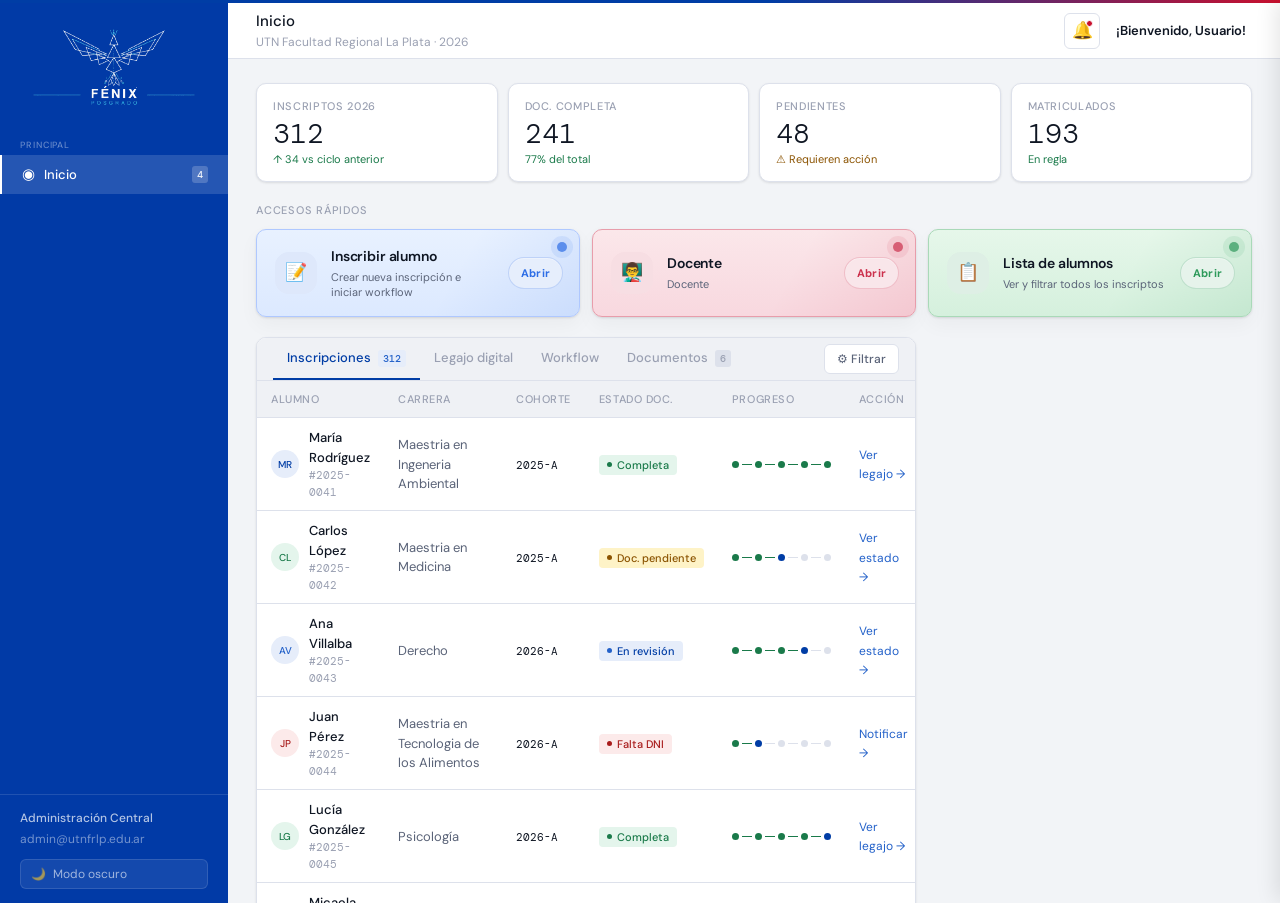
==== core/index.html @ b497d167 "fix-eliminaciondeemojis en acceso rapido" ====
<!DOCTYPE html>
<html lang="es">
<head>
<meta charset="UTF-8">
<meta name="viewport" content="width=device-width, initial-scale=1.0">
<title>— Gestión Académica · UTN FRLP</title>
<link href="https://fonts.googleapis.com/css2?family=DM+Sans:ital,opsz,wght@0,9..40,300;0,9..40,400;0,9..40,500;1,9..40,300&family=DM+Mono:wght@400;500&display=swap" rel="stylesheet">
<link rel="stylesheet" href="styles.css">
</head>
<body>

<div class="utn-stripe"></div>
<div class="shell">

  <!-- Sidebar -->
  <nav class="sidebar">
    <div class="sidebar-logo">
      <div class="logo-mark" aria-label="UTN FRLP">
        <img class="logo-image logo-light" src="logoBlanco.png" alt="Logo UTN FRLP modo claro">
        <img class="logo-image logo-dark" src="logoNegro.png" alt="Logo UTN FRLP modo nocturno">
      </div>
    </div>

    <div class="sidebar-section">
      <div class="sidebar-label">Principal</div>
      <div class="nav-item active">
        <span class="nav-icon">◉</span> Inicio
        <span class="nav-badge">4</span>
      </div>
    </div>

    <div class="sidebar-footer">
      <strong>Administración Central</strong>
      <span>admin@utnfrlp.edu.ar</span>
      <button class="theme-toggle-btn" onclick="toggleTheme()" id="themeBtn" type="button">
        <span id="themeIcon">🌙</span>
        <span id="themeLabel">Modo oscuro</span>
      </button>
    </div>
  </nav>

  <!-- Main -->
  <div class="main">

    <!-- Topbar -->
    <div class="topbar">
      <div>
        <div class="topbar-title">Inicio</div>
        <div class="topbar-sub">UTN Facultad Regional La Plata · 2026</div>
      </div>
      <div class="topbar-right">
        <button class="notif-btn" onclick="openNotifDrawer()" title="Notificaciones">
          🔔
          <span class="notif-dot" id="notifDot"></span>
        </button>
        <div class="topbar-welcome">¡Bienvenido, Usuario!</div>
      </div>
    </div>

    <!-- Content -->
    <div class="content">

      <!-- Stats -->
      <div class="stats-grid">
        <div class="stat-card">
          <div class="stat-label">Inscriptos 2026</div>
          <div class="stat-value">312</div>
          <div class="stat-delta up">↑ 34 vs ciclo anterior</div>
        </div>
        <div class="stat-card">
          <div class="stat-label">Doc. completa</div>
          <div class="stat-value">241</div>
          <div class="stat-delta up">77% del total</div>
        </div>
        <div class="stat-card">
          <div class="stat-label">Pendientes</div>
          <div class="stat-value">48</div>
          <div class="stat-delta warn">⚠ Requieren acción</div>
        </div>
        <div class="stat-card">
          <div class="stat-label">Matriculados</div>
          <div class="stat-value">193</div>
          <div class="stat-delta up">En regla</div>
        </div>
      </div>

      <!-- Quick access -->
      <div>
        <div class="section-label">Accesos rápidos</div>
        <div class="quickaccess-grid">
          <div class="qa-card qa-card-blue" onclick="openModal()">
            <div class="qa-icon blue">📝</div>
            <div class="qa-info">
              <div class="qa-title">Inscribir alumno</div>
              <div class="qa-desc">Crear nueva inscripción e iniciar workflow</div>
            </div>
            <div class="qa-action">Abrir</div>
          </div>
          <div class="qa-card qa-card-red" onclick="showToast('Módulo de docentes — próximamente en MOD-B')">
            <div class="qa-icon red">👨‍🏫</div>
            <div class="qa-info">
              <div class="qa-title">Docente</div>
              <div class="qa-desc">Docente </modulo-b></div>
            </div>
            <div class="qa-action">Abrir</div>
          </div>
          <div class="qa-card qa-card-green" onclick="switchTabByName('tab-inscripcion')">
            <div class="qa-icon green">📋</div>
            <div class="qa-info">
              <div class="qa-title">Lista de alumnos</div>
              <div class="qa-desc">Ver y filtrar todos los inscriptos</div>
            </div>
            <div class="qa-action">Abrir</div>
          </div>
        </div>
      </div>

      <!-- Tabs + Notifs inline grid -->
      <div class="main-grid">

        <!-- Left: tabla principal -->
        <div class="card-with-tabs">
          <div class="tabs">
            <div class="tab active" onclick="switchTab(this, 'tab-inscripcion')">Inscripciones <span class="tab-count">312</span></div>
            <div class="tab" onclick="switchTab(this, 'tab-legajo')">Legajo digital</div>
            <div class="tab" onclick="switchTab(this, 'tab-workflow')">Workflow</div>
            <div class="tab" onclick="switchTab(this, 'tab-docs')">Documentos <span class="tab-count">6</span></div>
            <button class="tabs-filter" id="filterBtn" type="button" onclick="toggleFilters()">
              ⚙ Filtrar
            </button>
          </div>

          <div class="filter-panel" id="inscripcionFilters">
            <div class="filter-group">
              <label for="careerFilter">Carrera</label>
              <select id="careerFilter" onchange="applyInscripcionFilters()">
                <option value="all">Todas</option>
                <option value="maestria-en-ingeneria-ambiental">Maestría en Ingeniería Ambiental</option>
                <option value="maestria-en-tecnologia-de-los-alimentos">Maestría en Tecnología de los Alimentos</option>
                <option value="maestria-en-medicina">Maestría en Medicina</option>
                <option value="maestria-en-ingeneria-vial">Maestría en Ingeniería Vial</option>
                <option value="maestria-en-docencia-universitaria">Maestría en Docencia Universitaria</option>
                <option value="especializacion-en-ingeneria-gerencial">Especialización en Ingeniería Gerencial</option>
              </select>
            </div>
            <div class="filter-group">
              <label for="statusFilter">Estado doc.</label>
              <select id="statusFilter" onchange="applyInscripcionFilters()">
                <option value="all">Todos</option>
                <option value="completa">Completa</option>
                <option value="doc. pendiente">Pendiente</option>
                <option value="en revision">En revisión</option>
                <option value="falta dni">Falta DNI</option>
              </select>
            </div>
            <div class="filter-group">
              <label for="cohortFilter">Cohorte</label>
              <select id="cohortFilter" onchange="applyInscripcionFilters()">
                <option value="all">Todas</option>
                <option value="2025-a">2025-A</option>
                <option value="2025-b">2025-B</option>
                <option value="2026-a">2026-A</option>
              </select>
            </div>
            <div class="filter-group">
              <label for="dniFilter">DNI</label>
              <input id="dniFilter" type="text" placeholder="Buscar…" oninput="applyInscripcionFilters()">
            </div>
            <div class="filter-group">
              <label for="legajoFilter">Legajo</label>
              <input id="legajoFilter" type="text" placeholder="Buscar…" oninput="applyInscripcionFilters()">
            </div>
            <div class="filter-actions">
              <button class="btn" type="button" onclick="clearInscripcionFilters()">Limpiar</button>
            </div>
          </div>

          <!-- TAB: Inscripciones -->
          <div id="tab-inscripcion" class="tab-panel active">
            <table>
              <thead>
                <tr>
                  <th>Alumno</th>
                  <th>Carrera</th>
                  <th>Cohorte</th>
                  <th>Estado doc.</th>
                  <th>Progreso</th>
                  <th>Acción</th>
                </tr>
              </thead>
              <tbody id="inscripcion-tbody">
                <tr data-legajo="2025-0041" data-dni="30111222" data-cohorte="2025-a">
                  <td><div class="user-cell"><div class="avatar" style="background:#E6EDFA;color:#003DA5;">MR</div><div><div class="user-name">María Rodríguez</div><div class="user-id">#2025-0041</div></div></div></td>
                  <td style="color:var(--text-2);">Maestria en Ingeneria Ambiental</td>
                  <td><span style="font-family:var(--mono);font-size:11px;">2025-A</span></td>
                  <td><span class="chip green">Completa</span></td>
                  <td><div class="wf-mini"><div class="wf-mini-dot done"></div><div class="wf-mini-line done"></div><div class="wf-mini-dot done"></div><div class="wf-mini-line done"></div><div class="wf-mini-dot done"></div><div class="wf-mini-line done"></div><div class="wf-mini-dot done"></div><div class="wf-mini-line done"></div><div class="wf-mini-dot done"></div></div></td>
                  <td><a class="action-link" onclick="switchTabByName('tab-legajo')">Ver legajo →</a></td>
                </tr>
                <tr data-legajo="2025-0042" data-dni="28999111" data-cohorte="2025-a">
                  <td><div class="user-cell"><div class="avatar" style="background:#E4F5EC;color:#1A7A4A;">CL</div><div><div class="user-name">Carlos López</div><div class="user-id">#2025-0042</div></div></div></td>
                  <td style="color:var(--text-2);">Maestria en Medicina</td>
                  <td><span style="font-family:var(--mono);font-size:11px;">2025-A</span></td>
                  <td><span class="chip amber">Doc. pendiente</span></td>
                  <td><div class="wf-mini"><div class="wf-mini-dot done"></div><div class="wf-mini-line done"></div><div class="wf-mini-dot done"></div><div class="wf-mini-line done"></div><div class="wf-mini-dot active"></div><div class="wf-mini-line"></div><div class="wf-mini-dot"></div><div class="wf-mini-line"></div><div class="wf-mini-dot"></div></div></td>
                  <td><a class="action-link" onclick="switchTabByName('tab-workflow')">Ver estado →</a></td>
                </tr>
                <tr data-legajo="2025-0043" data-dni="31222333" data-cohorte="2026-a">
                  <td><div class="user-cell"><div class="avatar" style="background:#E6EDFA;color:#2361C9;">AV</div><div><div class="user-name">Ana Villalba</div><div class="user-id">#2025-0043</div></div></div></td>
                  <td style="color:var(--text-2);">Derecho</td>
                  <td><span style="font-family:var(--mono);font-size:11px;">2026-A</span></td>
                  <td><span class="chip blue">En revisión</span></td>
                  <td><div class="wf-mini"><div class="wf-mini-dot done"></div><div class="wf-mini-line done"></div><div class="wf-mini-dot done"></div><div class="wf-mini-line done"></div><div class="wf-mini-dot done"></div><div class="wf-mini-line done"></div><div class="wf-mini-dot active"></div><div class="wf-mini-line"></div><div class="wf-mini-dot"></div></div></td>
                  <td><a class="action-link" onclick="switchTabByName('tab-workflow')">Ver estado →</a></td>
                </tr>
                <tr data-legajo="2025-0044" data-dni="33444555" data-cohorte="2026-a">
                  <td><div class="user-cell"><div class="avatar" style="background:#FCEAEA;color:#A81B1B;">JP</div><div><div class="user-name">Juan Pérez</div><div class="user-id">#2025-0044</div></div></div></td>
                  <td style="color:var(--text-2);">Maestria en Tecnologia de los Alimentos</td>
                  <td><span style="font-family:var(--mono);font-size:11px;">2026-A</span></td>
                  <td><span class="chip red">Falta DNI</span></td>
                  <td><div class="wf-mini"><div class="wf-mini-dot done"></div><div class="wf-mini-line done"></div><div class="wf-mini-dot active"></div><div class="wf-mini-line"></div><div class="wf-mini-dot"></div><div class="wf-mini-line"></div><div class="wf-mini-dot"></div><div class="wf-mini-line"></div><div class="wf-mini-dot"></div></div></td>
                  <td><a class="action-link" onclick="showToast('Notificación enviada a Juan Pérez')">Notificar →</a></td>
                </tr>
                <tr data-legajo="2025-0045" data-dni="27777888" data-cohorte="2026-a">
                  <td><div class="user-cell"><div class="avatar" style="background:#E4F5EC;color:#1A7A4A;">LG</div><div><div class="user-name">Lucía González</div><div class="user-id">#2025-0045</div></div></div></td>
                  <td style="color:var(--text-2);">Psicología</td>
                  <td><span style="font-family:var(--mono);font-size:11px;">2026-A</span></td>
                  <td><span class="chip green">Completa</span></td>
                  <td><div class="wf-mini"><div class="wf-mini-dot done"></div><div class="wf-mini-line done"></div><div class="wf-mini-dot done"></div><div class="wf-mini-line done"></div><div class="wf-mini-dot done"></div><div class="wf-mini-line done"></div><div class="wf-mini-dot done"></div><div class="wf-mini-line done"></div><div class="wf-mini-dot active"></div></div></td>
                  <td><a class="action-link" onclick="switchTabByName('tab-legajo')">Ver legajo →</a></td>
                </tr>
                <tr data-legajo="2026-0001" data-dni="40123456" data-cohorte="2026-a">
                  <td><div class="user-cell"><div class="avatar" style="background:#EDE9FE;color:#4C1D95;">MT</div><div><div class="user-name">Micaela Torres</div><div class="user-id">#2026-0001</div></div></div></td>
                  <td style="color:var(--text-2);">Especialización en Ingeniería Gerencial</td>
                  <td><span style="font-family:var(--mono);font-size:11px;">2026-A</span></td>
                  <td><span class="chip amber">Doc. pendiente</span></td>
                  <td><div class="wf-mini"><div class="wf-mini-dot done"></div><div class="wf-mini-line done"></div><div class="wf-mini-dot done"></div><div class="wf-mini-line done"></div><div class="wf-mini-dot active"></div><div class="wf-mini-line"></div><div class="wf-mini-dot"></div><div class="wf-mini-line"></div><div class="wf-mini-dot"></div></div></td>
                  <td><a class="action-link" onclick="switchTabByName('tab-workflow')">Ver estado →</a></td>
                </tr>
                <tr data-legajo="2026-0002" data-dni="39221777" data-cohorte="2026-a">
                  <td><div class="user-cell"><div class="avatar" style="background:#E0F2FE;color:#075985;">FG</div><div><div class="user-name">Federico García</div><div class="user-id">#2026-0002</div></div></div></td>
                  <td style="color:var(--text-2);">Maestria en Medicina</td>
                  <td><span style="font-family:var(--mono);font-size:11px;">2026-A</span></td>
                  <td><span class="chip blue">En revisión</span></td>
                  <td><div class="wf-mini"><div class="wf-mini-dot done"></div><div class="wf-mini-line done"></div><div class="wf-mini-dot active"></div><div class="wf-mini-line"></div><div class="wf-mini-dot"></div><div class="wf-mini-line"></div><div class="wf-mini-dot"></div><div class="wf-mini-line"></div><div class="wf-mini-dot"></div></div></td>
                  <td><a class="action-link" onclick="showToast('Notificación enviada a Federico García')">Notificar →</a></td>
                </tr>
                <tr data-legajo="2025-0046" data-dni="36554321" data-cohorte="2025-b">
                  <td><div class="user-cell"><div class="avatar" style="background:#ECFDF5;color:#047857;">SR</div><div><div class="user-name">Sofía Ramírez</div><div class="user-id">#2025-0046</div></div></div></td>
                  <td style="color:var(--text-2);">Maestria en Docencia Universitaria</td>
                  <td><span style="font-family:var(--mono);font-size:11px;">2025-B</span></td>
                  <td><span class="chip green">Completa</span></td>
                  <td><div class="wf-mini"><div class="wf-mini-dot done"></div><div class="wf-mini-line done"></div><div class="wf-mini-dot done"></div><div class="wf-mini-line done"></div><div class="wf-mini-dot done"></div><div class="wf-mini-line done"></div><div class="wf-mini-dot active"></div><div class="wf-mini-line"></div><div class="wf-mini-dot"></div></div></td>
                  <td><a class="action-link" onclick="switchTabByName('tab-legajo')">Ver legajo →</a></td>
                </tr>
                <tr data-legajo="2025-0047" data-dni="41888990" data-cohorte="2026-a">
                  <td><div class="user-cell"><div class="avatar" style="background:#FEF3C7;color:#8B5300;">NB</div><div><div class="user-name">Nicolás Benítez</div><div class="user-id">#2025-0047</div></div></div></td>
                  <td style="color:var(--text-2);">Maestria en Tecnologia de los Alimentos</td>
                  <td><span style="font-family:var(--mono);font-size:11px;">2026-A</span></td>
                  <td><span class="chip red">Falta DNI</span></td>
                  <td><div class="wf-mini"><div class="wf-mini-dot done"></div><div class="wf-mini-line done"></div><div class="wf-mini-dot active"></div><div class="wf-mini-line"></div><div class="wf-mini-dot"></div><div class="wf-mini-line"></div><div class="wf-mini-dot"></div><div class="wf-mini-line"></div><div class="wf-mini-dot"></div></div></td>
                  <td><a class="action-link" onclick="showToast('Notificación enviada a Nicolás Benítez')">Notificar →</a></td>
                </tr>
                <tr data-legajo="2026-0003" data-dni="40777123" data-cohorte="2026-a">
                  <td><div class="user-cell"><div class="avatar" style="background:#FFE4E6;color:#9F1239;">CB</div><div><div class="user-name">Camila Bravo</div><div class="user-id">#2026-0003</div></div></div></td>
                  <td style="color:var(--text-2);">Especialización en Ingeniería Gerencial</td>
                  <td><span style="font-family:var(--mono);font-size:11px;">2026-A</span></td>
                  <td><span class="chip green">Completa</span></td>
                  <td><div class="wf-mini"><div class="wf-mini-dot done"></div><div class="wf-mini-line done"></div><div class="wf-mini-dot done"></div><div class="wf-mini-line done"></div><div class="wf-mini-dot done"></div><div class="wf-mini-line done"></div><div class="wf-mini-dot active"></div><div class="wf-mini-line"></div><div class="wf-mini-dot"></div></div></td>
                  <td><a class="action-link" onclick="switchTabByName('tab-legajo')">Ver legajo →</a></td>
                </tr>
                <tr data-legajo="2026-0004" data-dni="42110987" data-cohorte="2026-a">
                  <td><div class="user-cell"><div class="avatar" style="background:#EDE9FE;color:#4C1D95;">JM</div><div><div class="user-name">Joaquín Méndez</div><div class="user-id">#2026-0004</div></div></div></td>
                  <td style="color:var(--text-2);">Maestria en Ingeniería Ambiental</td>
                  <td><span style="font-family:var(--mono);font-size:11px;">2026-A</span></td>
                  <td><span class="chip amber">Doc. pendiente</span></td>
                  <td><div class="wf-mini"><div class="wf-mini-dot done"></div><div class="wf-mini-line done"></div><div class="wf-mini-dot active"></div><div class="wf-mini-line"></div><div class="wf-mini-dot"></div><div class="wf-mini-line"></div><div class="wf-mini-dot"></div><div class="wf-mini-line"></div><div class="wf-mini-dot"></div></div></td>
                  <td><a class="action-link" onclick="showToast('Notificación enviada a Joaquín Méndez')">Notificar →</a></td>
                </tr>
                <tr data-legajo="2025-0048" data-dni="38999001" data-cohorte="2025-b">
                  <td><div class="user-cell"><div class="avatar" style="background:#DBEAFE;color:#1D4ED8;">PG</div><div><div class="user-name">Pablo Gómez</div><div class="user-id">#2025-0048</div></div></div></td>
                  <td style="color:var(--text-2);">Medicina</td>
                  <td><span style="font-family:var(--mono);font-size:11px;">2025-B</span></td>
                  <td><span class="chip blue">En revisión</span></td>
                  <td><div class="wf-mini"><div class="wf-mini-dot done"></div><div class="wf-mini-line done"></div><div class="wf-mini-dot done"></div><div class="wf-mini-line done"></div><div class="wf-mini-dot active"></div><div class="wf-mini-line"></div><div class="wf-mini-dot"></div><div class="wf-mini-line"></div><div class="wf-mini-dot"></div></div></td>
                  <td><a class="action-link" onclick="switchTabByName('tab-workflow')">Ver estado →</a></td>
                </tr>
                <tr data-legajo="2025-0049" data-dni="37222456" data-cohorte="2025-b">
                  <td><div class="user-cell"><div class="avatar" style="background:#ECFDF5;color:#047857;">AR</div><div><div class="user-name">Agustina Ríos</div><div class="user-id">#2025-0049</div></div></div></td>
                  <td style="color:var(--text-2);">Maestria en Tecnologia de los Alimentos</td>
                  <td><span style="font-family:var(--mono);font-size:11px;">2025-B</span></td>
                  <td><span class="chip green">Completa</span></td>
                  <td><div class="wf-mini"><div class="wf-mini-dot done"></div><div class="wf-mini-line done"></div><div class="wf-mini-dot done"></div><div class="wf-mini-line done"></div><div class="wf-mini-dot done"></div><div class="wf-mini-line done"></div><div class="wf-mini-dot done"></div><div class="wf-mini-line done"></div><div class="wf-mini-dot active"></div></div></td>
                  <td><a class="action-link" onclick="switchTabByName('tab-legajo')">Ver legajo →</a></td>
                </tr>
                <tr data-legajo="2026-0005" data-dni="41666009" data-cohorte="2026-a">
                  <td><div class="user-cell"><div class="avatar" style="background:#FEF3C7;color:#8B5300;">DL</div><div><div class="user-name">Diego Luna</div><div class="user-id">#2026-0005</div></div></div></td>
                  <td style="color:var(--text-2);">Especialización en Ingeniería Gerencial</td>
                  <td><span style="font-family:var(--mono);font-size:11px;">2026-A</span></td>
                  <td><span class="chip red">Falta DNI</span></td>
                  <td><div class="wf-mini"><div class="wf-mini-dot done"></div><div class="wf-mini-line done"></div><div class="wf-mini-dot active"></div><div class="wf-mini-line"></div><div class="wf-mini-dot"></div><div class="wf-mini-line"></div><div class="wf-mini-dot"></div><div class="wf-mini-line"></div><div class="wf-mini-dot"></div></div></td>
                  <td><a class="action-link" onclick="showToast('Notificación enviada a Diego Luna')">Notificar →</a></td>
                </tr>
                <tr data-legajo="2025-0050" data-dni="39880012" data-cohorte="2025-a">
                  <td><div class="user-cell"><div class="avatar" style="background:#E0F2FE;color:#075985;">VC</div><div><div class="user-name">Valentina Castro</div><div class="user-id">#2025-0050</div></div></div></td>
                  <td style="color:var(--text-2);">Maestria en Tecnologia de los Alimentos</td>
                  <td><span style="font-family:var(--mono);font-size:11px;">2025-A</span></td>
                  <td><span class="chip amber">Doc. pendiente</span></td>
                  <td><div class="wf-mini"><div class="wf-mini-dot done"></div><div class="wf-mini-line done"></div><div class="wf-mini-dot done"></div><div class="wf-mini-line done"></div><div class="wf-mini-dot active"></div><div class="wf-mini-line"></div><div class="wf-mini-dot"></div><div class="wf-mini-line"></div><div class="wf-mini-dot"></div></div></td>
                  <td><a class="action-link" onclick="switchTabByName('tab-workflow')">Ver estado →</a></td>
                </tr>
              </tbody>
            </table>
          </div>

          <!-- TAB: Legajo digital -->
          <div id="tab-legajo" class="tab-panel">
            <div class="legajo-layout">
              <div class="legajo-sidebar">
                <div style="font-size:10px;color:var(--text-3);text-transform:uppercase;letter-spacing:0.07em;font-weight:500;padding:2px 4px 8px;">Alumnos</div>
                <div class="legajo-item active" onclick="selectLegajo(this,'MR','María Rodríguez','Maestria en Ingeneria Ambiental','2025-0041','2026-A','✓ Completa')"><div class="legajo-item-icon">📄</div><div class="legajo-item-info"><div class="legajo-item-name">María Rodríguez</div><div class="legajo-item-count">#2025-0041</div></div></div>
                <div class="legajo-item" onclick="selectLegajo(this,'CL','Carlos López','Maestria en Tecnologia de los Alimentos','2025-0042','2026-A','⚠ Pendiente')"><div class="legajo-item-icon">📄</div><div class="legajo-item-info"><div class="legajo-item-name">Carlos López</div><div class="legajo-item-count">#2025-0042</div></div></div>
                <div class="legajo-item" onclick="selectLegajo(this,'AV','Ana Villalba','Maestria en Medicina','2025-0043','2026-A','⟳ En revisión')"><div class="legajo-item-icon">📄</div><div class="legajo-item-info"><div class="legajo-item-name">Ana Villalba</div><div class="legajo-item-count">#2025-0043</div></div></div>
                <div class="legajo-item" onclick="selectLegajo(this,'JP','Juan Pérez','Maestria en Ingeneria Vial','2025-0044','2026-A','✗ Falta DNI')"><div class="legajo-item-icon">📄</div><div class="legajo-item-info"><div class="legajo-item-name">Juan Pérez</div><div class="legajo-item-count">#2025-0044</div></div></div>
                <div class="legajo-item" onclick="selectLegajo(this,'LG','Lucía González','Maestria en Dociencia Universitaria','2025-0045','2026-A','✓ Completa')"><div class="legajo-item-icon">📄</div><div class="legajo-item-info"><div class="legajo-item-name">Lucía González</div><div class="legajo-item-count">#2025-0045</div></div></div>
                <div class="legajo-item" onclick="selectLegajo(this,'MT','Micaela Torres','Especializacion en Inngeneria Gerencial','2026-0001','2026-A','⚠ Pendiente')"><div class="legajo-item-icon">📄</div><div class="legajo-item-info"><div class="legajo-item-name">Micaela Torres</div><div class="legajo-item-count">#2026-0001</div></div></ div>
                <div class="legajo-item" onclick="selectLegajo(this,'FG','Federico García','Maestria en Medicina','2026-0002','2026-A','⟳ En revisión')"><div class="legajo-item-icon">📄</div><div class="legajo-item-info"><div class="legajo-item-name">Federico García</div><div class="legajo-item-count">#2026-0002</div></div></div>
                <div class="legajo-item" onclick="selectLegajo(this,'SR','Sofía Ramírez','Maestria en Ingeneria Vial','2025-0046','2026-B','✓ Completa')"><div class="legajo-item-icon">📄</div><div class="legajo-item-info"><div class="legajo-item-name">Sofía Ramírez</div><div class="legajo-item-count">#2025-0046</div></div></div>
                <div class="legajo-item" onclick="selectLegajo(this,'CB','Camila Bravo','Especializacion en Ingeniería Gerencial','2026-0003','2026-A','✓ Completa')"><div class="legajo-item-icon">📄</div><div class="legajo-item-info"><div class="legajo-item-name">Camila Bravo</div><div class="legajo-item-count">#2026-0003</div></div></div>
              </div>
              <div class="legajo-main">
                <div class="legajo-header">
                  <div class="legajo-avatar" id="legajo-avatar">MR</div>
                  <div>
                    <div class="legajo-name" id="legajo-name">María Rodríguez</div>
                    <div class="legajo-id" id="legajo-id">Legajo #2025-0041</div>
                  </div>
                  <div style="margin-left:auto;">
                    <button class="btn" onclick="showToast('Generando PDF del legajo…')">⬇ Exportar PDF</button>
                  </div>
                </div>
                <div class="fields-grid">
                  <div class="field"><div class="field-label">Carrera</div><div class="field-value" id="legajo-carrera">Maestria en Ingeneria Ambiental</div></div>
                  <div class="field"><div class="field-label">Cohorte</div><div class="field-value mono" id="legajo-cohorte">2026-A</div></div>
                  <div class="field"><div class="field-label">DNI</div><div class="field-value mono">38.451.902</div></div>
                  <div class="field"><div class="field-label">Fecha de nacimiento</div><div class="field-value mono">14/03/1999</div></div>
                  <div class="field"><div class="field-label">Email</div><div class="field-value" style="font-size:12px;">m.rodriguez@mail.com</div></div>
                  <div class="field"><div class="field-label">Teléfono</div><div class="field-value mono">+54 9 221 555-0172</div></div>
                  <div class="field"><div class="field-label">Estado documentación</div><div class="field-value" id="legajo-estado">✓ Completa</div></div>
                  <div class="field"><div class="field-label">Fecha de inscripción</div><div class="field-value mono">03/02/2026</div></div>
                </div>
                <div style="display:flex;gap:6px;flex-wrap:wrap;">
                  <span class="chip green">DNI ✓</span>
                  <span class="chip green">Cert. analítico ✓</span>
                  <span class="chip green">Partida de nacimiento ✓</span>
                  <span class="chip green">Foto 4×4 ✓</span>
                  <span class="chip green">Declaración jurada ✓</span>
                </div>
              </div>
            </div>
          </div>

          <!-- TAB: Workflow -->
          <div id="tab-workflow" class="tab-panel">
            <div class="workflow-wrap">
              <div class="wf-legend">
                <div class="wf-legend-item"><div class="wf-dot" style="background:var(--green);"></div> Completado</div>
                <div class="wf-legend-item"><div class="wf-dot" style="background:var(--accent);"></div> En curso</div>
                <div class="wf-legend-item"><div class="wf-dot" style="background:var(--border);"></div> Pendiente</div>
              </div>

              <div style="background:var(--accent-light);border:1px solid #b3d4ee;border-radius:var(--radius);padding:10px 14px;margin-bottom:16px;font-size:12px;color:var(--accent);">
                📋 Workflow de <strong>Ana Villalba</strong> — #2026-0043 · Derecho
              </div>

              <div class="workflow-track">
                <div class="wf-line-bg"></div>
                <div class="wf-line-fill" style="width:calc(75% - 18px);"></div>
                <div class="wf-step"><div class="wf-node done" title="03/02/2026">✓</div><div class="wf-label">Solicitud</div></div>
                <div class="wf-step"><div class="wf-node done" title="05/02/2026">✓</div><div class="wf-label">Documentos</div></div>
                <div class="wf-step"><div class="wf-node done" title="07/02/2026">✓</div><div class="wf-label">Validación</div></div>
                <div class="wf-step"><div class="wf-node active">4</div><div class="wf-label">Revisión académica</div></div>
                <div class="wf-step"><div class="wf-node pending">5</div><div class="wf-label">Matriculación</div></div>
              </div>

              <div style="font-size:11px;color:var(--text-3);margin-bottom:20px;">Paso 4 de 5 · Iniciado el 09/02/2026 · Responsable: Dpto. Académico</div>

              <div style="font-size:11px;font-weight:500;color:var(--text-2);margin-bottom:10px;text-transform:uppercase;letter-spacing:0.07em;">Otras inscripciones activas</div>

              <div class="wf-instances">
                <div class="wf-instance"><div class="avatar" style="background:#E6EDFA;color:#003DA5;">MR</div><div class="wf-instance-info"><div class="wf-instance-name">María Rodríguez — Ing. en Sistemas</div><div class="wf-instance-meta">#2025-0041 · Matriculada el 10/02/2025</div></div><span class="chip green">Matriculada</span></div>
                <div class="wf-instance"><div class="avatar" style="background:#E4F5EC;color:#1A7A4A;">CL</div><div class="wf-instance-info"><div class="wf-instance-name">Carlos López — Medicina</div><div class="wf-instance-meta">#2025-0042 · Esperando Acta complementaria</div></div><span class="chip amber">Documentación</span></div>
                <div class="wf-instance"><div class="avatar" style="background:#FCEAEA;color:#A81B1B;">JP</div><div class="wf-instance-info"><div class="wf-instance-name">Juan Pérez — Arquitectura</div><div class="wf-instance-meta">#2025-0044 · Falta DNI original</div></div><span class="chip red">Bloqueado</span></div>
                <div class="wf-instance"><div class="avatar" style="background:#E4F5EC;color:#1A7A4A;">LG</div><div class="wf-instance-info"><div class="wf-instance-name">Lucía González — Psicología</div><div class="wf-instance-meta">#2025-0045 · En proceso de matriculación</div></div><span class="chip blue">Matriculando</span></div>
              </div>

              <div style="display:flex;gap:8px;margin-top:14px;flex-wrap:wrap;">
                <button class="btn primary" onclick="showToast('Avanzando al paso 5: Matriculación')">Avanzar → Matriculación</button>
                <button class="btn" onclick="showToast('Devolviendo al paso 3')">← Devolver</button>
                <button class="btn" onclick="showToast('Notificación enviada al alumno')">Notificar alumno</button>
              </div>
            </div>
          </div>

          <!-- TAB: Documentos -->
          <div id="tab-docs" class="tab-panel">
            <div style="display:flex;align-items:center;justify-content:space-between;padding:14px 16px 0;">
              <div style="font-size:12px;color:var(--text-2);">Documentos requeridos para inscripción 2026</div>
              <button class="btn" onclick="showToast('Subiendo nuevo documento…')">+ Subir</button>
            </div>
            <div class="doc-grid">
              <div class="doc-card"><div class="doc-icon">🪪</div><div class="doc-name">DNI (frente y dorso)</div><div class="doc-meta">Obligatorio · PDF, JPG</div><div class="doc-footer"><span class="chip green">Requerido</span><a class="action-link" onclick="showToast('Descargando plantilla…')">Plantilla</a></div></div>
              <div class="doc-card"><div class="doc-icon">📋</div><div class="doc-name">Certificado analítico</div><div class="doc-meta">Obligatorio · PDF</div><div class="doc-footer"><span class="chip green">Requerido</span><a class="action-link" onclick="showToast('Descargando plantilla…')">Plantilla</a></div></div>
              <div class="doc-card"><div class="doc-icon">📜</div><div class="doc-name">Partida de nacimiento</div><div class="doc-meta">Obligatorio · PDF, JPG</div><div class="doc-footer"><span class="chip green">Requerido</span><a class="action-link" onclick="showToast('Descargando plantilla…')">Plantilla</a></div></div>
              <div class="doc-card"><div class="doc-icon">🖼️</div><div class="doc-name">Foto 4×4 fondo blanco</div><div class="doc-meta">Obligatorio · JPG, PNG</div><div class="doc-footer"><span class="chip green">Requerido</span><a class="action-link" onclick="showToast('Abriendo requisitos…')">Requisitos</a></div></div>
              <div class="doc-card"><div class="doc-icon">📝</div><div class="doc-name">Declaración jurada</div><div class="doc-meta">Obligatorio · Firma digital</div><div class="doc-footer"><span class="chip green">Requerido</span><a class="action-link" onclick="showToast('Descargando formulario…')">Formulario</a></div></div>
              <div class="doc-card"><div class="doc-icon">🏥</div><div class="doc-name">Aptitud médica</div><div class="doc-meta">Condicional · PDF</div><div class="doc-footer"><span class="chip amber">Condicional</span><a class="action-link" onclick="showToast('Verificando carreras…')">Carreras</a></div></div>
            </div>
          </div>

        </div><!-- end card-with-tabs -->

        <!-- Right: Notificaciones inline -->
        <div class="notif-panel">
          <div class="notif-header">
            <div class="notif-header-title">
              Notificaciones
              <span class="notif-count-badge" id="inlineNotifBadge">5</span>
            </div>
            <span class="notif-clear" onclick="markAllRead()">Marcar leídas</span>
          </div>
          <div class="notif-list" id="inlineNotifList">
            <!-- filled by JS -->
          </div>
        </div>

      </div><!-- end main-grid -->

    </div><!-- end content -->
  </div><!-- end main -->
</div><!-- end shell -->

<!-- Notif Drawer (topbar) -->
<div class="notif-drawer" id="notifDrawer">
  <div class="notif-drawer-header">
    <div class="notif-drawer-title">Centro de notificaciones</div>
    <button class="notif-drawer-close" onclick="closeNotifDrawer()">✕</button>
  </div>
  <div class="notif-drawer-body" id="drawerNotifList"></div>
  <div class="notif-drawer-footer">
    <button class="btn" style="width:100%;" onclick="markAllRead();closeNotifDrawer();">Marcar todas como leídas</button>
  </div>
</div>

<!-- Modal nueva inscripción -->
<div class="modal-overlay" id="modal" onclick="closeModalOutside(event)">
  <div class="modal">
    <div class="modal-header">
      <div class="modal-title">Nueva inscripción</div>
      <button class="modal-close" onclick="closeModal()">✕</button>
    </div>
    <div class="modal-body">
      <div class="form-row">
        <div class="form-group">
          <label>Nombre</label>
          <input id="nameInput" type="text" placeholder="Nombre del alumno" oninput="validateTextField(this,'nameError','Solo letras.')">
          <div class="field-error" id="nameError"></div>
        </div>
        <div class="form-group">
          <label>Apellido</label>
          <input id="surnameInput" type="text" placeholder="Apellido" oninput="validateTextField(this,'surnameError','Solo letras.')">
          <div class="field-error" id="surnameError"></div>
        </div>
      </div>
      <div class="form-row">
        <div class="form-group">
          <label>DNI</label>
          <input id="dniInput" type="text" placeholder="00.000.000" oninput="validateDniField(this)">
          <div class="field-error" id="dniError"></div>
        </div>
        <div class="form-group">
          <label>Fecha de nacimiento</label>
          <input type="date">
        </div>
      </div>
      <div class="form-group">
        <label>Correo electrónico</label>
        <input id="emailInput" type="email" placeholder="alumno@mail.com" oninput="validateEmailField(this)">
        <div class="field-error" id="emailError"></div>
      </div>
      <div class="form-row">
        <div class="form-group">
          <label>Carrera</label>
          <select>
            <option value="">Seleccionar…</option>
            <option>Ingeniería en Sistemas</option>
               <option>Maestría en Ingeniería Ambiental</option>
                <option>Maestría en Tecnología de los Alimentos</option>
                <option>Maestría en Medicina</option>
                <option>Maestría en Ingeniería Vial</option>
                <option>Maestría en Docencia Universitaria</option>
                <option>Especialización en Ingeniería Gerencial</option>
          </select>
        </div>
        <div class="form-group">
          <label>Cohorte</label>
          <select>
            <option>2026-A</option>
            <option>2026-B</option>
            <option>2026-C</option>
          </select>
        </div>
      </div>
    </div>
    <div class="modal-footer">
      <button class="btn" onclick="closeModal()">Cancelar</button>
      <button class="btn primary" onclick="submitForm()">Crear inscripción</button>
    </div>
  </div>
</div>

<!-- Toast -->
<div class="toast" id="toast"></div>

<script src="scripts.js"></script>
</body>
</html>
---- core/styles.css ----
/* ===== PALETA UTN FRLP ===== */
:root {
  --bg: #F2F4F7;
  --surface: #FFFFFF;
  --surface2: #EFF1F5;
  --border: #DDE1EB;
  --border-strong: #B8BFCF;

  --text: #0F1623;
  --text-2: #5A6378;
  --text-3: #9AA0B2;

  /* UTN azul institucional */
  --accent: #003DA5;
  --accent-light: #E6EDFA;
  --accent-mid: #2361C9;
  --accent-hover: #002D7A;

  /* Sidebar / logo blue */
  --sidebar-bg: #013aa6;
  --sidebar-bg-dark: #011034;

  /* UTN rojo */
  --utn-red: #C8102E;
  --utn-red-light: #FDE8EB;

  --green: #1A7A4A;
  --green-light: #E4F5EC;
  --amber: #8B5300;
  --amber-light: #FEF3C7;
  --red: #A81B1B;
  --red-light: #FCEAEA;
  --purple: #4C1D95;
  --purple-light: #EDE9FE;

  --mono: 'DM Mono', monospace;
  --sans: 'DM Sans', sans-serif;
  --radius: 6px;
  --radius-lg: 10px;
  --shadow-sm: 0 1px 3px rgba(0,0,0,0.07), 0 1px 2px rgba(0,0,0,0.04);
  --shadow-md: 0 4px 12px rgba(0,0,0,0.08);
}

body.dark {
  --bg: #0D111C;
  --surface: #161C2B;
  --surface2: #1E2536;
  --border: #2C3550;
  --border-strong: #4A5470;
  --text: #EEF0F5;
  --text-2: #9DAABF;
  --text-3: #6070A0;
  --accent: #4A80E0;
  --accent-light: #1A2540;
  --accent-mid: #7AACFF;
  --accent-hover: #6898F0;
  --utn-red: #E84060;
  --utn-red-light: #2A0A12;
  --green: #34C77A;
  --green-light: #0D2A1C;
  --amber: #F5B84A;
  --amber-light: #2A1A04;
  --red: #FF6B6B;
  --red-light: #2A1010;
  --purple: #B58CFF;
  --purple-light: #251040;
}

*, *::before, *::after { box-sizing: border-box; margin: 0; padding: 0; }
body { font-family: var(--sans); background: var(--bg); color: var(--text); font-size: 15px; line-height: 1.5; min-height: 100vh; }

/* ===== LAYOUT ===== */
.shell { display: flex; height: 100vh; overflow: hidden; }

/* ===== SIDEBAR ===== */
.sidebar {
  width: 228px; flex-shrink: 0;
  background: var(--sidebar-bg);
  display: flex; flex-direction: column;
  overflow-y: auto;
}

body.dark .sidebar { background: var(--sidebar-bg-dark); }

.sidebar-logo {
  padding: 12px 12px 10px;
  display: flex; align-items: center; justify-content: center;
}

.logo-mark {
  width: 100%;
  flex-shrink: 0;
  display: flex;
  align-items: center;
  justify-content: center;
}

.logo-image {
  width: 176px;
  height: auto;
  max-width: 100%;
  object-fit: contain;
  display: block;
}

.logo-dark {
  display: none;
}

body.dark .logo-light {
  display: none;
}

body.dark .logo-dark {
  display: block;
}

.sidebar-section { padding: 16px 0 8px; }
.sidebar-label {
  font-size: 9px; font-weight: 500;
  letter-spacing: 0.1em; text-transform: uppercase;
  color: rgba(255,255,255,0.4);
  padding: 0 20px; margin-bottom: 3px;
}

.nav-item {
  display: flex; align-items: center; gap: 9px;
  padding: 8px 20px;
  font-size: 13px; color: rgba(255,255,255,0.65);
  cursor: pointer;
  border-left: 2px solid transparent;
  transition: all 0.12s;
  user-select: none;
}
.nav-item:hover { color: white; background: rgba(255,255,255,0.08); }
.nav-item.active {
  color: white;
  background: rgba(255,255,255,0.14);
  border-left-color: white;
  font-weight: 500;
}

.nav-icon { font-size: 15px; opacity: 0.8; }
.nav-item.active .nav-icon { opacity: 1; }

.nav-badge {
  margin-left: auto; font-size: 10px;
  font-family: var(--mono);
  background: rgba(255,255,255,0.12);
  color: rgba(255,255,255,0.55);
  padding: 1px 5px; border-radius: 3px;
}
.nav-item.active .nav-badge { background: rgba(255,255,255,0.2); color: rgba(255,255,255,0.9); }

.sidebar-footer {
  margin-top: auto;
  padding: 14px 20px;
  border-top: 1px solid rgba(255,255,255,0.12);
  font-size: 12px;
  color: rgba(255,255,255,0.45);
  display: flex; flex-direction: column; gap: 3px;
}
.sidebar-footer strong { color: rgba(255,255,255,0.7); font-weight: 500; font-size: 12px; }

.theme-toggle-btn {
  margin-top: 8px;
  display: flex; align-items: center; gap: 7px;
  background: rgba(255,255,255,0.08);
  border: 1px solid rgba(255,255,255,0.12);
  border-radius: var(--radius);
  padding: 6px 10px;
  color: rgba(255,255,255,0.6);
  font-size: 12px; font-family: var(--sans);
  cursor: pointer; transition: all 0.12s;
  width: 100%;
}
.theme-toggle-btn:hover { background: rgba(255,255,255,0.14); color: white; }

.logout-btn {
  display: flex; align-items: center; gap: 7px;
  margin-top: 6px;
  width: 100%;
  padding: 6px 10px;
  border-radius: var(--radius);
  border: 1px solid rgba(255,255,255,0.12);
  background: rgba(255,255,255,0.06);
  color: rgba(255,255,255,0.72);
  font-size: 12px;
  font-family: var(--sans);
  cursor: pointer;
  transition: all 0.12s;
}

.logout-btn:hover {
  background: rgba(255,255,255,0.12);
  color: white;
}

/* ===== MAIN ===== */
.main { flex: 1; display: flex; flex-direction: column; overflow: hidden; }

/* ===== TOPBAR ===== */
.topbar {
  background: var(--surface);
  border-bottom: 1px solid var(--border);
  padding: 0 28px; height: 56px;
  display: flex; align-items: center; gap: 12px;
  flex-shrink: 0;
}

.topbar-title { font-size: 15px; font-weight: 500; color: var(--text); }
.topbar-sub { font-size: 12px; color: var(--text-3); margin-top: 1px; }

.topbar-right { margin-left: auto; display: flex; align-items: center; gap: 10px; }

.topbar-welcome {
  font-size: 13px;
  font-weight: 600;
  color: var(--text);
  padding: 0 6px;
  white-space: nowrap;
}

/* Notif button in topbar */
.notif-btn {
  position: relative;
  width: 36px; height: 36px;
  border-radius: var(--radius);
  border: 1px solid var(--border);
  background: var(--surface);
  color: var(--text-2);
  display: flex; align-items: center; justify-content: center;
  cursor: pointer; font-size: 17px;
  transition: all 0.12s;
}
.notif-btn:hover { border-color: var(--border-strong); color: var(--text); background: var(--surface2); }
.notif-dot {
  position: absolute; top: 6px; right: 6px;
  width: 7px; height: 7px;
  background: var(--utn-red); border-radius: 50%;
  border: 1.5px solid var(--surface);
}

/* ===== BTN ===== */
.btn {
  height: 34px;
  display: inline-flex; align-items: center; justify-content: center; gap: 6px;
  padding: 0 14px; font-size: 13px;
  font-family: var(--sans); font-weight: 500;
  border-radius: var(--radius); cursor: pointer;
  border: 1px solid var(--border);
  background: var(--surface); color: var(--text-2);
  transition: all 0.12s;
}
.btn:hover { border-color: var(--border-strong); color: var(--text); background: var(--surface2); }
.btn.primary {
  background: var(--accent); color: white; border-color: transparent;
}
.btn.primary:hover { background: var(--accent-hover); }
.btn.danger { background: var(--utn-red); color: white; border-color: transparent; }
.btn.danger:hover { background: #A00D25; }

/* ===== CONTENT ===== */
.content { flex: 1; overflow-y: auto; padding: 24px 28px; display: flex; flex-direction: column; gap: 20px; }

/* ===== QUICKACCESS ===== */
.section-label {
  font-size: 11px; font-weight: 500; letter-spacing: 0.07em;
  text-transform: uppercase; color: var(--text-3);
  margin-bottom: 10px;
}

.quickaccess-grid {
  display: grid;
  grid-template-columns: repeat(3, 1fr);
  gap: 12px;
}

.qa-card {
  --qa-bg: var(--surface);
  --qa-border: var(--border);
  --qa-hover: var(--surface);
  --qa-accent: var(--accent);
  background: linear-gradient(180deg, var(--qa-bg), var(--qa-hover));
  border: 1px solid var(--qa-border);
  border-radius: var(--radius-lg);
  padding: 16px 16px 16px 18px;
  cursor: pointer;
  transition: transform 0.18s ease, box-shadow 0.18s ease, border-color 0.18s ease, background 0.18s ease;
  display: flex; align-items: center; gap: 14px;
  min-height: 88px;
  box-shadow: 0 8px 20px rgba(15, 22, 35, 0.04), var(--shadow-sm);
  position: relative;
  overflow: hidden;
}
.qa-card:hover {
  border-color: var(--qa-accent);
  box-shadow: 0 0 0 3px color-mix(in srgb, var(--qa-accent) 14%, transparent), 0 12px 24px rgba(15, 22, 35, 0.08), var(--shadow-sm);
  transform: translateY(-2px);
}

.qa-card::before {
  content: '';
  position: absolute;
  inset: 0;
  background: linear-gradient(120deg, transparent 0%, transparent 60%, color-mix(in srgb, var(--qa-accent) 10%, transparent) 100%);
  pointer-events: none;
}

.qa-card::after {
  content: '';
  position: absolute;
  right: 12px;
  top: 12px;
  width: 10px;
  height: 10px;
  border-radius: 999px;
  background: color-mix(in srgb, var(--qa-accent) 78%, white);
  box-shadow: 0 0 0 6px color-mix(in srgb, var(--qa-accent) 10%, transparent);
  pointer-events: none;
}

.qa-card-blue {
  --qa-bg: #E8F1FF;
  --qa-border: #AFC8FF;
  --qa-hover: #DCE9FF;
  --qa-accent: #2E6EE6;
}

.qa-card-red {
  --qa-bg: #FBE7EA;
  --qa-border: #E89DAB;
  --qa-hover: #F8D8DF;
  --qa-accent: #CC314D;
}

.qa-card-green {
  --qa-bg: #E6F7EA;
  --qa-border: #A9D9B8;
  --qa-hover: #D5F0DD;
  --qa-accent: #2E9A5B;
}

body.dark .qa-card-blue {
  --qa-bg: #132846;
  --qa-border: #4870B3;
  --qa-hover: #173055;
  --qa-accent: #6EA0FF;
}

body.dark .qa-card-red {
  --qa-bg: #35111B;
  --qa-border: #8A384D;
  --qa-hover: #431520;
  --qa-accent: #FF6D86;
}

body.dark .qa-card-green {
  --qa-bg: #10261A;
  --qa-border: #3B7551;
  --qa-hover: #143224;
  --qa-accent: #59D68A;
}

.qa-icon {
  width: 42px; height: 42px;
  border-radius: 14px;
  display: flex; align-items: center; justify-content: center;
  font-size: 18px; flex-shrink: 0;
}
.qa-icon.blue { background: color-mix(in srgb, var(--qa-accent) 16%, white); color: var(--qa-accent); }
.qa-icon.red { background: color-mix(in srgb, var(--qa-accent) 16%, white); color: var(--qa-accent); }
.qa-icon.green { background: color-mix(in srgb, var(--qa-accent) 16%, white); color: var(--qa-accent); }

body.dark .qa-icon.blue,
body.dark .qa-icon.red,
body.dark .qa-icon.green {
  background: #0C1424;
  color: var(--qa-accent);
  box-shadow: inset 0 0 0 1px rgba(255, 255, 255, 0.06);
}

.qa-info { min-width: 0; flex: 1; }
.qa-title { font-size: 14px; font-weight: 600; color: var(--text); letter-spacing: -0.01em; }
.qa-desc { font-size: 11px; color: var(--text-2); margin-top: 3px; line-height: 1.4; }

.qa-action {
  align-self: center;
  margin-left: auto;
  padding: 7px 12px;
  border-radius: 999px;
  background: color-mix(in srgb, var(--qa-accent) 12%, var(--surface));
  color: var(--qa-accent);
  font-size: 11px;
  font-weight: 700;
  letter-spacing: 0.02em;
  border: 1px solid color-mix(in srgb, var(--qa-accent) 22%, transparent);
  box-shadow: inset 0 1px 0 rgba(255,255,255,0.28);
  z-index: 1;
}

/* ===== MAIN GRID (tabla + notifs) ===== */
.main-grid {
  display: grid;
  grid-template-columns: 1fr 320px;
  gap: 16px;
  align-items: start;
}

/* ===== STATS ===== */
.stats-grid { display: grid; grid-template-columns: repeat(4, 1fr); gap: 10px; }
.stat-card {
  background: var(--surface); border: 1px solid var(--border);
  border-radius: var(--radius-lg); padding: 14px 16px;
  box-shadow: var(--shadow-sm);
}
.stat-label { font-size: 11px; color: var(--text-3); text-transform: uppercase; letter-spacing: 0.06em; font-weight: 500; margin-bottom: 5px; }
.stat-value { font-size: 28px; font-weight: 300; color: var(--text); line-height: 1; margin-bottom: 3px; font-family: var(--mono); }
.stat-delta { font-size: 11px; color: var(--text-3); }
.stat-delta.up { color: var(--green); }
.stat-delta.warn { color: var(--amber); }
.stat-delta.danger { color: var(--utn-red); }

/* ===== CARD WITH TABS ===== */
.card-with-tabs { border-radius: var(--radius-lg); overflow: hidden; border: 1px solid var(--border); background: var(--surface); box-shadow: var(--shadow-sm); }

.tabs {
  display: flex; align-items: center;
  border-bottom: 1px solid var(--border);
  padding: 0 16px;
  overflow-x: auto;
  background: var(--surface2);
}
.tab {
  padding: 10px 14px; font-size: 13px; font-weight: 500;
  color: var(--text-3); cursor: pointer;
  border-bottom: 2px solid transparent;
  white-space: nowrap; transition: all 0.12s;
}
.tab:hover { color: var(--text-2); }
.tab.active { color: var(--accent); border-bottom-color: var(--accent); }
.tab-count {
  display: inline-block;
  background: var(--border); color: var(--text-3);
  font-family: var(--mono); font-size: 10px;
  padding: 1px 5px; border-radius: 3px; margin-left: 4px;
}
.tab.active .tab-count { background: var(--accent-light); color: var(--accent-mid); }

.tabs-filter {
  margin-left: auto; flex-shrink: 0;
  height: 30px;
  display: inline-flex; align-items: center; gap: 6px;
  padding: 0 12px;
  border: 1px solid var(--border); border-radius: var(--radius);
  background: var(--surface); color: var(--text-2);
  font-family: var(--sans); font-size: 12px; font-weight: 500;
  cursor: pointer; transition: all 0.12s;
}
.tabs-filter:hover { border-color: var(--border-strong); color: var(--text); }

.filter-panel {
  display: none; align-items: end; flex-wrap: wrap;
  gap: 12px; padding: 12px 16px;
  background: var(--surface2); border-bottom: 1px solid var(--border);
}
.filter-panel.open { display: flex; }
.filter-group { display: flex; flex-direction: column; gap: 5px; min-width: 150px; }
.filter-group label { color: var(--text-2); font-size: 11px; font-weight: 500; text-transform: uppercase; letter-spacing: 0.05em; }
.filter-group select, .filter-group input { height: 30px; font-size: 12px; }
.filter-actions { margin-left: auto; display: flex; align-items: center; gap: 8px; }

.tab-panel { display: none; }
.tab-panel.active { display: block; }

/* ===== TABLE ===== */
table { width: 100%; border-collapse: collapse; }
thead th {
  text-align: left; font-size: 11px; font-weight: 500;
  color: var(--text-3); letter-spacing: 0.05em;
  text-transform: uppercase; padding: 10px 14px;
  background: var(--surface2); border-bottom: 1px solid var(--border);
}
tbody tr { border-bottom: 1px solid var(--border); transition: background 0.1s; }
tbody tr:last-child { border-bottom: none; }
tbody tr:hover { background: var(--surface2); }
td { padding: 10px 14px; font-size: 13px; vertical-align: middle; }

/* ===== CHIPS ===== */
.chip {
  display: inline-flex; align-items: center; gap: 5px;
  padding: 2px 8px; font-size: 11px; font-weight: 500;
  border-radius: 4px; white-space: nowrap;
}
.chip::before { content: ''; width: 5px; height: 5px; border-radius: 50%; display: inline-block; }
.chip.green { background: var(--green-light); color: var(--green); }
.chip.green::before { background: var(--green); }
.chip.amber { background: var(--amber-light); color: var(--amber); }
.chip.amber::before { background: var(--amber); }
.chip.red { background: var(--red-light); color: var(--red); }
.chip.red::before { background: var(--red); }
.chip.blue { background: var(--accent-light); color: var(--accent); }
.chip.blue::before { background: var(--accent-mid); }
.chip.purple { background: var(--purple-light); color: var(--purple); }
.chip.purple::before { background: var(--purple); }

/* ===== AVATAR ===== */
.avatar { width: 28px; height: 28px; border-radius: 50%; font-size: 10px; font-weight: 500; display: flex; align-items: center; justify-content: center; flex-shrink: 0; }
.user-cell { display: flex; align-items: center; gap: 10px; }
.user-name { font-size: 13px; color: var(--text); font-weight: 500; }
.user-id { font-size: 11px; color: var(--text-3); font-family: var(--mono); }

/* ===== WORKFLOW MINI ===== */
.wf-mini { display: flex; align-items: center; gap: 3px; }
.wf-mini-dot { width: 7px; height: 7px; border-radius: 50%; background: var(--border); }
.wf-mini-dot.done { background: var(--green); }
.wf-mini-dot.active { background: var(--accent); }
.wf-mini-line { width: 10px; height: 1px; background: var(--border); }
.wf-mini-line.done { background: var(--green); }

/* ===== ACTION LINK ===== */
.action-link { font-size: 12px; color: var(--accent-mid); cursor: pointer; text-decoration: none; }
.action-link:hover { text-decoration: underline; }

/* ===== NOTIFICATIONS PANEL ===== */
.notif-panel {
  background: var(--surface);
  border: 1px solid var(--border);
  border-radius: var(--radius-lg);
  overflow: hidden;
  box-shadow: var(--shadow-sm);
  position: sticky; top: 0;
}

.notif-header {
  padding: 12px 16px;
  border-bottom: 1px solid var(--border);
  display: flex; align-items: center; justify-content: space-between;
  background: var(--surface2);
}
.notif-header-title { font-size: 13px; font-weight: 500; color: var(--text); display: flex; align-items: center; gap: 8px; }
.notif-count-badge {
  font-size: 10px; font-family: var(--mono);
  background: var(--utn-red); color: white;
  padding: 1px 6px; border-radius: 10px;
}
.notif-clear { font-size: 11px; color: var(--accent-mid); cursor: pointer; }
.notif-clear:hover { text-decoration: underline; }

.notif-list { max-height: 420px; overflow-y: auto; }
.notif-item {
  padding: 11px 16px;
  border-bottom: 1px solid var(--border);
  cursor: pointer; transition: background 0.1s;
  display: flex; gap: 10px; align-items: flex-start;
}
.notif-item:last-child { border-bottom: none; }
.notif-item:hover { background: var(--surface2); }
.notif-item.unread { background: var(--accent-light); }
.notif-item.unread:hover { background: #D8E8F8; }

body.dark .notif-item.unread { background: var(--accent-light); }
body.dark .notif-item.unread:hover { background: #1E2E4A; }

.notif-icon-wrap {
  width: 28px; height: 28px; border-radius: 50%;
  display: flex; align-items: center; justify-content: center;
  font-size: 13px; flex-shrink: 0; margin-top: 1px;
}
.notif-icon-wrap.success { background: var(--green-light); }
.notif-icon-wrap.warn { background: var(--amber-light); }
.notif-icon-wrap.danger { background: var(--utn-red-light); }
.notif-icon-wrap.info { background: var(--accent-light); }

.notif-body { flex: 1; min-width: 0; }
.notif-msg { font-size: 12px; color: var(--text); line-height: 1.4; }
.notif-msg strong { font-weight: 500; }
.notif-time { font-size: 10px; color: var(--text-3); margin-top: 3px; font-family: var(--mono); }
.notif-unread-dot { width: 6px; height: 6px; background: var(--accent); border-radius: 50%; flex-shrink: 0; margin-top: 5px; }

/* ===== WORKFLOW TAB ===== */
.workflow-wrap { padding: 18px; }
.wf-legend { display: flex; gap: 16px; margin-bottom: 16px; }
.wf-legend-item { display: flex; align-items: center; gap: 6px; font-size: 11px; color: var(--text-2); }
.wf-dot { width: 8px; height: 8px; border-radius: 50%; }
.workflow-track {
  position: relative; display: flex;
  align-items: center; justify-content: space-between;
  margin-bottom: 24px;
}
.wf-line-bg { position: absolute; top: 18px; left: 18px; right: 18px; height: 2px; background: var(--border); z-index: 0; }
.wf-line-fill { position: absolute; top: 18px; left: 18px; height: 2px; background: var(--accent); z-index: 1; }
.wf-step { display: flex; flex-direction: column; align-items: center; gap: 8px; z-index: 2; flex: 1; }
.wf-node {
  width: 36px; height: 36px; border-radius: 50%;
  display: flex; align-items: center; justify-content: center;
  font-family: var(--mono); font-size: 12px; font-weight: 500;
  border: 2px solid var(--border); background: var(--surface);
  transition: all 0.2s;
}
.wf-node.done { background: var(--green-light); border-color: var(--green); color: var(--green); }
.wf-node.active { background: var(--accent); border-color: var(--accent); color: white; box-shadow: 0 0 0 4px var(--accent-light); }
.wf-node.pending { color: var(--text-3); }
.wf-label { font-size: 11px; color: var(--text-2); text-align: center; max-width: 72px; line-height: 1.3; }
.wf-node.done + .wf-label { color: var(--green); font-weight: 500; }
.wf-node.active + .wf-label { color: var(--accent); font-weight: 500; }
.wf-instances { display: flex; flex-direction: column; gap: 8px; }
.wf-instance {
  display: flex; align-items: center; gap: 12px;
  background: var(--surface2); border: 1px solid var(--border);
  border-radius: var(--radius); padding: 10px 14px;
  cursor: pointer; transition: all 0.12s;
}
.wf-instance:hover { border-color: var(--border-strong); }
.wf-instance-info { flex: 1; min-width: 0; }
.wf-instance-name { font-size: 13px; color: var(--text); font-weight: 500; }
.wf-instance-meta { font-size: 11px; color: var(--text-3); margin-top: 1px; }

/* ===== LEGAJO ===== */
.legajo-layout { display: grid; grid-template-columns: 250px 1fr; gap: 0; }
.legajo-sidebar { border-right: 1px solid var(--border); padding: 14px; display: flex; flex-direction: column; gap: 4px; }
.legajo-item {
  padding: 8px 10px; border-radius: var(--radius); cursor: pointer;
  display: flex; align-items: center; gap: 10px;
  transition: all 0.1s;
}
.legajo-item:hover { background: var(--surface2); }
.legajo-item.active { background: var(--accent-light); }
.legajo-item-icon { font-size: 15px; width: 20px; text-align: center; }
.legajo-item-info { flex: 1; min-width: 0; }
.legajo-item-name { font-size: 13px; color: var(--text); font-weight: 500; }
.legajo-item-count { font-size: 10px; color: var(--text-3); font-family: var(--mono); }
.legajo-main { padding: 20px; }
.legajo-header { display: flex; align-items: center; gap: 14px; margin-bottom: 18px; }
.legajo-avatar { width: 46px; height: 46px; border-radius: 50%; background: var(--accent-light); color: var(--accent); font-size: 15px; font-weight: 500; display: flex; align-items: center; justify-content: center; }
.legajo-name { font-size: 15px; font-weight: 500; }
.legajo-id { font-size: 11px; color: var(--text-3); font-family: var(--mono); margin-top: 1px; }
.fields-grid { display: grid; grid-template-columns: 1fr 1fr; gap: 1px; background: var(--border); border: 1px solid var(--border); border-radius: var(--radius); overflow: hidden; margin-bottom: 14px; }
.field { background: var(--surface); padding: 10px 13px; }
.field-label { font-size: 10px; color: var(--text-3); text-transform: uppercase; letter-spacing: 0.06em; font-weight: 500; margin-bottom: 2px; }
.field-value { font-size: 13px; color: var(--text); }
.field-value.mono { font-family: var(--mono); }

/* ===== DOCS ===== */
.doc-grid { display: grid; grid-template-columns: repeat(auto-fill, minmax(190px, 1fr)); gap: 10px; padding: 14px; }
.doc-card {
  border: 1px solid var(--border); border-radius: var(--radius);
  padding: 13px; display: flex; flex-direction: column; gap: 8px;
  cursor: pointer; transition: all 0.12s; background: var(--surface);
}
.doc-card:hover { border-color: var(--accent); box-shadow: 0 0 0 3px var(--accent-light); }
.doc-icon { font-size: 22px; line-height: 1; }
.doc-name { font-size: 13px; font-weight: 500; color: var(--text); line-height: 1.3; }
.doc-meta { font-size: 11px; color: var(--text-3); }
.doc-footer { display: flex; align-items: center; justify-content: space-between; margin-top: auto; }

/* ===== MODAL ===== */
.modal-overlay {
  position: fixed; inset: 0;
  background: rgba(0,0,0,0.35); backdrop-filter: blur(3px);
  display: none; align-items: center; justify-content: center; z-index: 100;
}
.modal-overlay.open { display: flex; }
.modal {
  background: var(--surface); border: 1px solid var(--border);
  border-radius: var(--radius-lg); width: 460px;
  max-height: 80vh; overflow-y: auto;
  box-shadow: var(--shadow-md);
  animation: slideUp 0.18s ease;
}
@keyframes slideUp { from { transform: translateY(10px); opacity: 0; } to { transform: translateY(0); opacity: 1; } }
.modal-header { padding: 14px 16px 12px; border-bottom: 1px solid var(--border); display: flex; align-items: center; justify-content: space-between; }
.modal-title { font-size: 14px; font-weight: 500; }
.modal-close {
  width: 26px; height: 26px; border-radius: 4px;
  display: flex; align-items: center; justify-content: center;
  cursor: pointer; color: var(--text-3);
  border: none; background: transparent; font-size: 16px;
}
.modal-close:hover { background: var(--surface2); color: var(--text); }
.modal-body { padding: 14px 16px; display: flex; flex-direction: column; gap: 10px; }
.modal-footer { padding: 12px 16px; border-top: 1px solid var(--border); display: flex; justify-content: flex-end; gap: 8px; }
.form-group { display: flex; flex-direction: column; gap: 4px; }
.form-row { display: grid; grid-template-columns: 1fr 1fr; gap: 8px; }
label { font-size: 10px; font-weight: 500; color: var(--text-2); text-transform: uppercase; letter-spacing: 0.05em; }
input[type=text], input[type=email], select, input[type=date] {
  font-family: var(--sans); font-size: 13px;
  padding: 7px 10px; border: 1px solid var(--border);
  border-radius: var(--radius); background: var(--surface);
  color: var(--text); outline: none;
  transition: border-color 0.12s; width: 100%;
}
input:focus, select:focus { border-color: var(--accent-mid); box-shadow: 0 0 0 3px var(--accent-light); }
.field-error { min-height: 12px; font-size: 10px; color: var(--utn-red); line-height: 1.2; }
.input-invalid { border-color: var(--utn-red) !important; box-shadow: 0 0 0 3px var(--utn-red-light); }
.modal .btn { height: 32px; padding: 0 12px; font-size: 12px; }

/* ===== TOAST ===== */
.toast {
  position: fixed; bottom: 24px; right: 24px;
  background: var(--text); color: var(--surface);
  padding: 10px 16px; border-radius: var(--radius);
  font-size: 13px; z-index: 200;
  opacity: 0; transform: translateY(8px);
  transition: all 0.2s; pointer-events: none;
  max-width: 320px;
}
.toast.show { opacity: 1; transform: translateY(0); }

/* ===== SCROLLBAR ===== */
::-webkit-scrollbar { width: 5px; }
::-webkit-scrollbar-track { background: transparent; }
::-webkit-scrollbar-thumb { background: var(--border); border-radius: 3px; }

/* Notif drawer */
.notif-drawer {
  position: fixed; top: 0; right: 0; bottom: 0;
  width: 360px; background: var(--surface);
  border-left: 1px solid var(--border);
  box-shadow: -4px 0 20px rgba(0,0,0,0.1);
  z-index: 90; transform: translateX(100%);
  transition: transform 0.22s ease;
  display: flex; flex-direction: column;
}
.notif-drawer.open { transform: translateX(0); }
.notif-drawer-header {
  padding: 16px 20px; border-bottom: 1px solid var(--border);
  display: flex; align-items: center; justify-content: space-between;
  flex-shrink: 0;
}
.notif-drawer-title { font-size: 15px; font-weight: 500; }
.notif-drawer-close { border: none; background: none; color: var(--text-3); font-size: 18px; cursor: pointer; padding: 4px; }
.notif-drawer-close:hover { color: var(--text); }
.notif-drawer-body { flex: 1; overflow-y: auto; }

.notif-drawer-item {
  padding: 13px 20px;
  border-bottom: 1px solid var(--border);
  display: flex; gap: 12px; align-items: flex-start;
  cursor: pointer; transition: background 0.1s;
}
.notif-drawer-item:hover { background: var(--surface2); }
.notif-drawer-item.unread { background: var(--accent-light); }

.notif-drawer-footer {
  padding: 12px 20px; border-top: 1px solid var(--border);
  flex-shrink: 0;
}

/* UTN Branding stripe */
.utn-stripe {
  height: 3px;
  background: linear-gradient(90deg, var(--accent) 60%, var(--utn-red) 100%);
}

/* Responsive tweak */
@media (max-width: 1100px) {
  .main-grid { grid-template-columns: 1fr; }
  .quickaccess-grid { grid-template-columns: repeat(2, 1fr); }
}
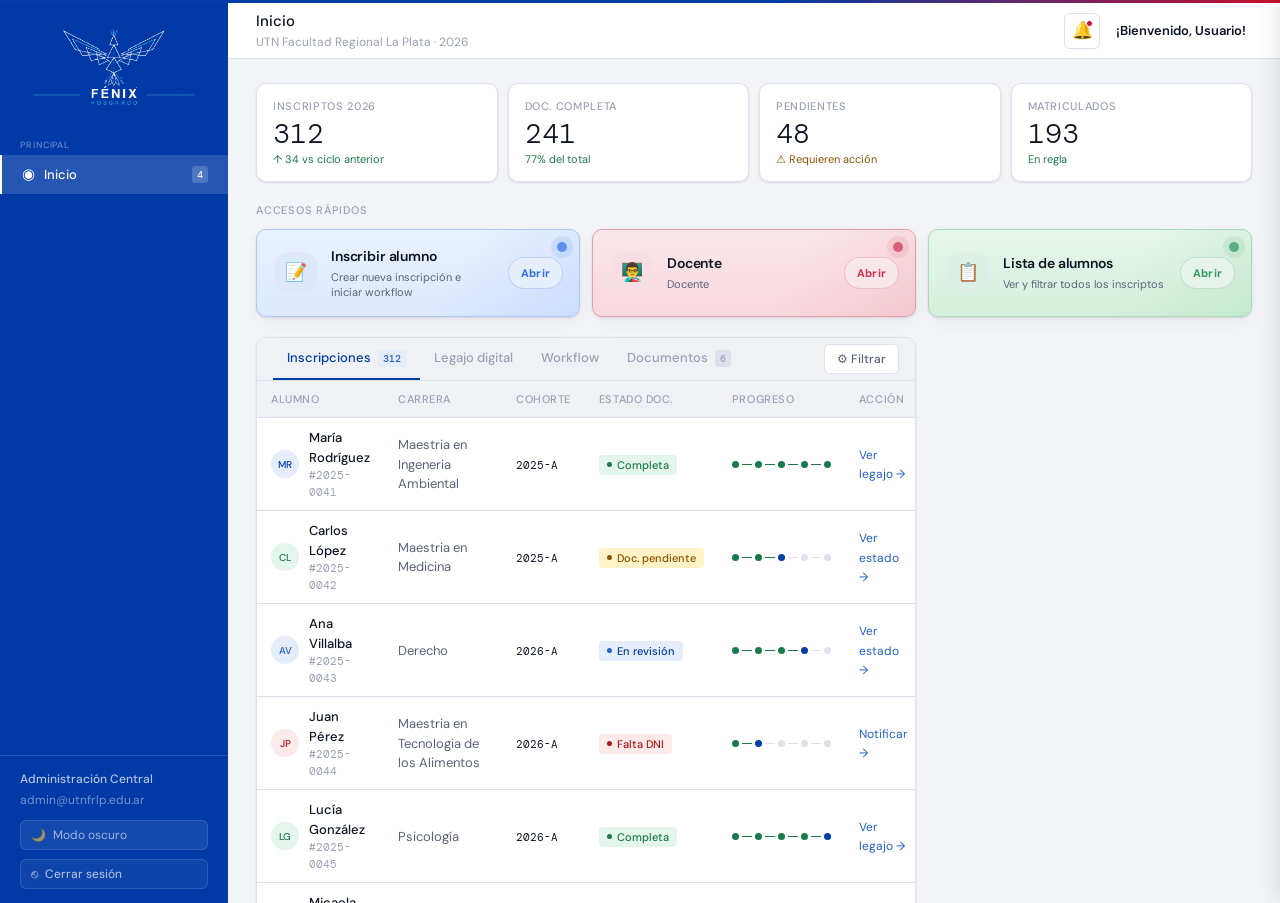
==== commit e5eebf5d: "Merge remote-tracking branch 'origin/main' into NardulliOrnela/fix-codigo" ====
--- a/core/index.html
+++ b/core/index.html
@@ -35,6 +35,10 @@
       <button class="theme-toggle-btn" onclick="toggleTheme()" id="themeBtn" type="button">
         <span id="themeIcon">🌙</span>
         <span id="themeLabel">Modo oscuro</span>
+      </button>
+      <button class="logout-btn" type="button" onclick="window.location.href='login.html'">
+        <span>⎋</span>
+        <span>Cerrar sesión</span>
       </button>
     </div>
   </nav>
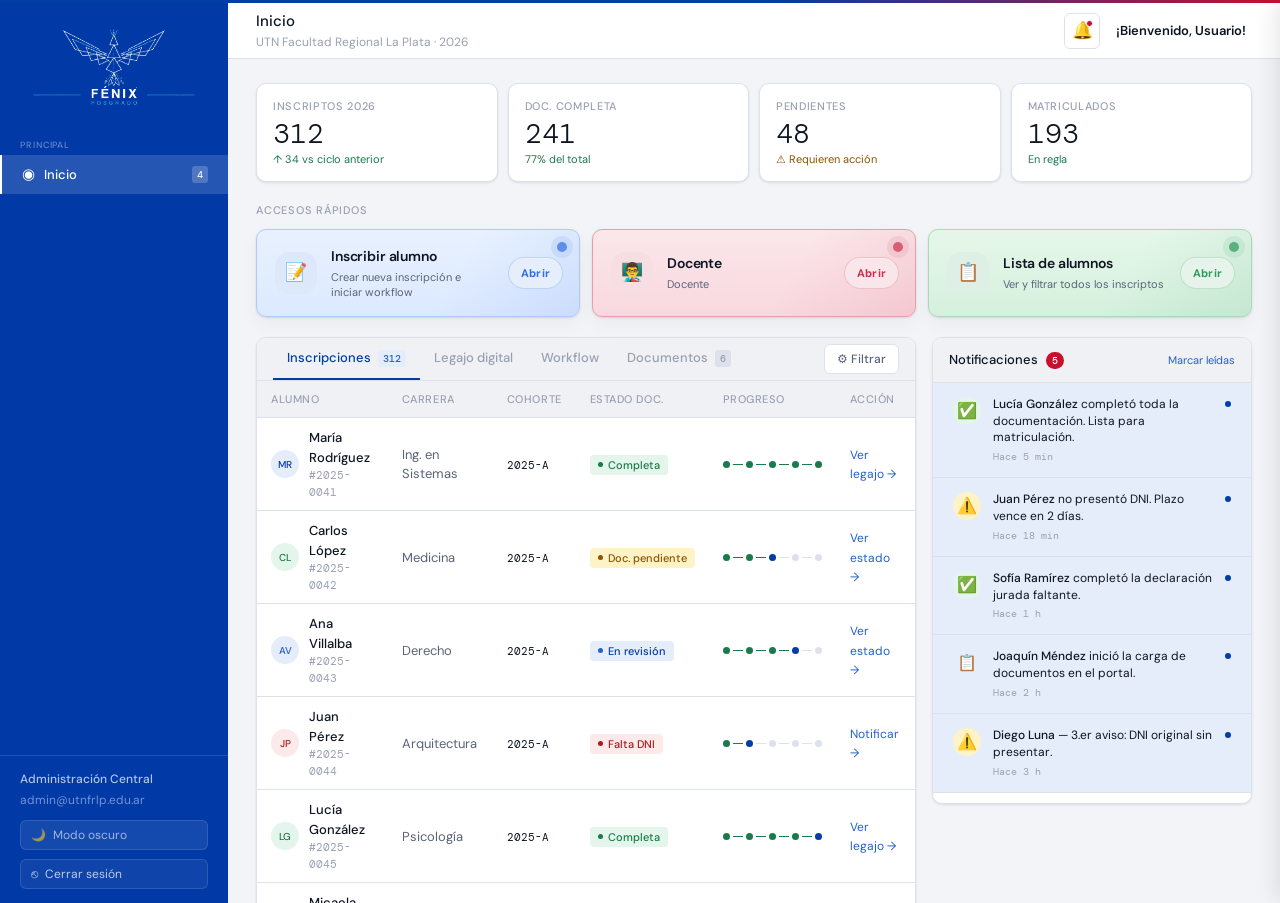
==== commit 6d77c32a: "Agrego login con logo png y favicon, listo el PROTOTIPO" ====
--- a/core/index.html
+++ b/core/index.html
@@ -3,9 +3,10 @@
 <head>
 <meta charset="UTF-8">
 <meta name="viewport" content="width=device-width, initial-scale=1.0">
-<title>— Gestión Académica · UTN FRLP</title>
+<title>Gestión Académica</title>
 <link href="https://fonts.googleapis.com/css2?family=DM+Sans:ital,opsz,wght@0,9..40,300;0,9..40,400;0,9..40,500;1,9..40,300&family=DM+Mono:wght@400;500&display=swap" rel="stylesheet">
 <link rel="stylesheet" href="styles.css">
+<link rel="icon" href="favicon.png" type="image/png">
 </head>
 <body>
 
@@ -139,12 +140,11 @@
               <label for="careerFilter">Carrera</label>
               <select id="careerFilter" onchange="applyInscripcionFilters()">
                 <option value="all">Todas</option>
-                <option value="maestria-en-ingeneria-ambiental">Maestría en Ingeniería Ambiental</option>
-                <option value="maestria-en-tecnologia-de-los-alimentos">Maestría en Tecnología de los Alimentos</option>
-                <option value="maestria-en-medicina">Maestría en Medicina</option>
-                <option value="maestria-en-ingeneria-vial">Maestría en Ingeniería Vial</option>
-                <option value="maestria-en-docencia-universitaria">Maestría en Docencia Universitaria</option>
-                <option value="especializacion-en-ingeneria-gerencial">Especialización en Ingeniería Gerencial</option>
+                <option value="ing. en sistemas">Ing. en Sistemas</option>
+                <option value="medicina">Medicina</option>
+                <option value="derecho">Derecho</option>
+                <option value="arquitectura">Arquitectura</option>
+                <option value="psicologia">Psicología</option>
               </select>
             </div>
             <div class="filter-group">
@@ -195,7 +195,7 @@
               <tbody id="inscripcion-tbody">
                 <tr data-legajo="2025-0041" data-dni="30111222" data-cohorte="2025-a">
                   <td><div class="user-cell"><div class="avatar" style="background:#E6EDFA;color:#003DA5;">MR</div><div><div class="user-name">María Rodríguez</div><div class="user-id">#2025-0041</div></div></div></td>
-                  <td style="color:var(--text-2);">Maestria en Ingeneria Ambiental</td>
+                  <td style="color:var(--text-2);">Ing. en Sistemas</td>
                   <td><span style="font-family:var(--mono);font-size:11px;">2025-A</span></td>
                   <td><span class="chip green">Completa</span></td>
                   <td><div class="wf-mini"><div class="wf-mini-dot done"></div><div class="wf-mini-line done"></div><div class="wf-mini-dot done"></div><div class="wf-mini-line done"></div><div class="wf-mini-dot done"></div><div class="wf-mini-line done"></div><div class="wf-mini-dot done"></div><div class="wf-mini-line done"></div><div class="wf-mini-dot done"></div></div></td>
@@ -203,39 +203,39 @@
                 </tr>
                 <tr data-legajo="2025-0042" data-dni="28999111" data-cohorte="2025-a">
                   <td><div class="user-cell"><div class="avatar" style="background:#E4F5EC;color:#1A7A4A;">CL</div><div><div class="user-name">Carlos López</div><div class="user-id">#2025-0042</div></div></div></td>
-                  <td style="color:var(--text-2);">Maestria en Medicina</td>
+                  <td style="color:var(--text-2);">Medicina</td>
                   <td><span style="font-family:var(--mono);font-size:11px;">2025-A</span></td>
                   <td><span class="chip amber">Doc. pendiente</span></td>
                   <td><div class="wf-mini"><div class="wf-mini-dot done"></div><div class="wf-mini-line done"></div><div class="wf-mini-dot done"></div><div class="wf-mini-line done"></div><div class="wf-mini-dot active"></div><div class="wf-mini-line"></div><div class="wf-mini-dot"></div><div class="wf-mini-line"></div><div class="wf-mini-dot"></div></div></td>
                   <td><a class="action-link" onclick="switchTabByName('tab-workflow')">Ver estado →</a></td>
                 </tr>
-                <tr data-legajo="2025-0043" data-dni="31222333" data-cohorte="2026-a">
+                <tr data-legajo="2025-0043" data-dni="31222333" data-cohorte="2025-a">
                   <td><div class="user-cell"><div class="avatar" style="background:#E6EDFA;color:#2361C9;">AV</div><div><div class="user-name">Ana Villalba</div><div class="user-id">#2025-0043</div></div></div></td>
                   <td style="color:var(--text-2);">Derecho</td>
-                  <td><span style="font-family:var(--mono);font-size:11px;">2026-A</span></td>
+                  <td><span style="font-family:var(--mono);font-size:11px;">2025-A</span></td>
                   <td><span class="chip blue">En revisión</span></td>
                   <td><div class="wf-mini"><div class="wf-mini-dot done"></div><div class="wf-mini-line done"></div><div class="wf-mini-dot done"></div><div class="wf-mini-line done"></div><div class="wf-mini-dot done"></div><div class="wf-mini-line done"></div><div class="wf-mini-dot active"></div><div class="wf-mini-line"></div><div class="wf-mini-dot"></div></div></td>
                   <td><a class="action-link" onclick="switchTabByName('tab-workflow')">Ver estado →</a></td>
                 </tr>
-                <tr data-legajo="2025-0044" data-dni="33444555" data-cohorte="2026-a">
+                <tr data-legajo="2025-0044" data-dni="33444555" data-cohorte="2025-a">
                   <td><div class="user-cell"><div class="avatar" style="background:#FCEAEA;color:#A81B1B;">JP</div><div><div class="user-name">Juan Pérez</div><div class="user-id">#2025-0044</div></div></div></td>
-                  <td style="color:var(--text-2);">Maestria en Tecnologia de los Alimentos</td>
-                  <td><span style="font-family:var(--mono);font-size:11px;">2026-A</span></td>
+                  <td style="color:var(--text-2);">Arquitectura</td>
+                  <td><span style="font-family:var(--mono);font-size:11px;">2025-A</span></td>
                   <td><span class="chip red">Falta DNI</span></td>
                   <td><div class="wf-mini"><div class="wf-mini-dot done"></div><div class="wf-mini-line done"></div><div class="wf-mini-dot active"></div><div class="wf-mini-line"></div><div class="wf-mini-dot"></div><div class="wf-mini-line"></div><div class="wf-mini-dot"></div><div class="wf-mini-line"></div><div class="wf-mini-dot"></div></div></td>
                   <td><a class="action-link" onclick="showToast('Notificación enviada a Juan Pérez')">Notificar →</a></td>
                 </tr>
-                <tr data-legajo="2025-0045" data-dni="27777888" data-cohorte="2026-a">
+                <tr data-legajo="2025-0045" data-dni="27777888" data-cohorte="2025-a">
                   <td><div class="user-cell"><div class="avatar" style="background:#E4F5EC;color:#1A7A4A;">LG</div><div><div class="user-name">Lucía González</div><div class="user-id">#2025-0045</div></div></div></td>
                   <td style="color:var(--text-2);">Psicología</td>
-                  <td><span style="font-family:var(--mono);font-size:11px;">2026-A</span></td>
+                  <td><span style="font-family:var(--mono);font-size:11px;">2025-A</span></td>
                   <td><span class="chip green">Completa</span></td>
                   <td><div class="wf-mini"><div class="wf-mini-dot done"></div><div class="wf-mini-line done"></div><div class="wf-mini-dot done"></div><div class="wf-mini-line done"></div><div class="wf-mini-dot done"></div><div class="wf-mini-line done"></div><div class="wf-mini-dot done"></div><div class="wf-mini-line done"></div><div class="wf-mini-dot active"></div></div></td>
                   <td><a class="action-link" onclick="switchTabByName('tab-legajo')">Ver legajo →</a></td>
                 </tr>
                 <tr data-legajo="2026-0001" data-dni="40123456" data-cohorte="2026-a">
                   <td><div class="user-cell"><div class="avatar" style="background:#EDE9FE;color:#4C1D95;">MT</div><div><div class="user-name">Micaela Torres</div><div class="user-id">#2026-0001</div></div></div></td>
-                  <td style="color:var(--text-2);">Especialización en Ingeniería Gerencial</td>
+                  <td style="color:var(--text-2);">Economía</td>
                   <td><span style="font-family:var(--mono);font-size:11px;">2026-A</span></td>
                   <td><span class="chip amber">Doc. pendiente</span></td>
                   <td><div class="wf-mini"><div class="wf-mini-dot done"></div><div class="wf-mini-line done"></div><div class="wf-mini-dot done"></div><div class="wf-mini-line done"></div><div class="wf-mini-dot active"></div><div class="wf-mini-line"></div><div class="wf-mini-dot"></div><div class="wf-mini-line"></div><div class="wf-mini-dot"></div></div></td>
@@ -243,7 +243,7 @@
                 </tr>
                 <tr data-legajo="2026-0002" data-dni="39221777" data-cohorte="2026-a">
                   <td><div class="user-cell"><div class="avatar" style="background:#E0F2FE;color:#075985;">FG</div><div><div class="user-name">Federico García</div><div class="user-id">#2026-0002</div></div></div></td>
-                  <td style="color:var(--text-2);">Maestria en Medicina</td>
+                  <td style="color:var(--text-2);">Medicina</td>
                   <td><span style="font-family:var(--mono);font-size:11px;">2026-A</span></td>
                   <td><span class="chip blue">En revisión</span></td>
                   <td><div class="wf-mini"><div class="wf-mini-dot done"></div><div class="wf-mini-line done"></div><div class="wf-mini-dot active"></div><div class="wf-mini-line"></div><div class="wf-mini-dot"></div><div class="wf-mini-line"></div><div class="wf-mini-dot"></div><div class="wf-mini-line"></div><div class="wf-mini-dot"></div></div></td>
@@ -251,7 +251,7 @@
                 </tr>
                 <tr data-legajo="2025-0046" data-dni="36554321" data-cohorte="2025-b">
                   <td><div class="user-cell"><div class="avatar" style="background:#ECFDF5;color:#047857;">SR</div><div><div class="user-name">Sofía Ramírez</div><div class="user-id">#2025-0046</div></div></div></td>
-                  <td style="color:var(--text-2);">Maestria en Docencia Universitaria</td>
+                  <td style="color:var(--text-2);">Psicología</td>
                   <td><span style="font-family:var(--mono);font-size:11px;">2025-B</span></td>
                   <td><span class="chip green">Completa</span></td>
                   <td><div class="wf-mini"><div class="wf-mini-dot done"></div><div class="wf-mini-line done"></div><div class="wf-mini-dot done"></div><div class="wf-mini-line done"></div><div class="wf-mini-dot done"></div><div class="wf-mini-line done"></div><div class="wf-mini-dot active"></div><div class="wf-mini-line"></div><div class="wf-mini-dot"></div></div></td>
@@ -259,7 +259,7 @@
                 </tr>
                 <tr data-legajo="2025-0047" data-dni="41888990" data-cohorte="2026-a">
                   <td><div class="user-cell"><div class="avatar" style="background:#FEF3C7;color:#8B5300;">NB</div><div><div class="user-name">Nicolás Benítez</div><div class="user-id">#2025-0047</div></div></div></td>
-                  <td style="color:var(--text-2);">Maestria en Tecnologia de los Alimentos</td>
+                  <td style="color:var(--text-2);">Arquitectura</td>
                   <td><span style="font-family:var(--mono);font-size:11px;">2026-A</span></td>
                   <td><span class="chip red">Falta DNI</span></td>
                   <td><div class="wf-mini"><div class="wf-mini-dot done"></div><div class="wf-mini-line done"></div><div class="wf-mini-dot active"></div><div class="wf-mini-line"></div><div class="wf-mini-dot"></div><div class="wf-mini-line"></div><div class="wf-mini-dot"></div><div class="wf-mini-line"></div><div class="wf-mini-dot"></div></div></td>
@@ -267,7 +267,7 @@
                 </tr>
                 <tr data-legajo="2026-0003" data-dni="40777123" data-cohorte="2026-a">
                   <td><div class="user-cell"><div class="avatar" style="background:#FFE4E6;color:#9F1239;">CB</div><div><div class="user-name">Camila Bravo</div><div class="user-id">#2026-0003</div></div></div></td>
-                  <td style="color:var(--text-2);">Especialización en Ingeniería Gerencial</td>
+                  <td style="color:var(--text-2);">Derecho</td>
                   <td><span style="font-family:var(--mono);font-size:11px;">2026-A</span></td>
                   <td><span class="chip green">Completa</span></td>
                   <td><div class="wf-mini"><div class="wf-mini-dot done"></div><div class="wf-mini-line done"></div><div class="wf-mini-dot done"></div><div class="wf-mini-line done"></div><div class="wf-mini-dot done"></div><div class="wf-mini-line done"></div><div class="wf-mini-dot active"></div><div class="wf-mini-line"></div><div class="wf-mini-dot"></div></div></td>
@@ -275,7 +275,7 @@
                 </tr>
                 <tr data-legajo="2026-0004" data-dni="42110987" data-cohorte="2026-a">
                   <td><div class="user-cell"><div class="avatar" style="background:#EDE9FE;color:#4C1D95;">JM</div><div><div class="user-name">Joaquín Méndez</div><div class="user-id">#2026-0004</div></div></div></td>
-                  <td style="color:var(--text-2);">Maestria en Ingeniería Ambiental</td>
+                  <td style="color:var(--text-2);">Ing. en Sistemas</td>
                   <td><span style="font-family:var(--mono);font-size:11px;">2026-A</span></td>
                   <td><span class="chip amber">Doc. pendiente</span></td>
                   <td><div class="wf-mini"><div class="wf-mini-dot done"></div><div class="wf-mini-line done"></div><div class="wf-mini-dot active"></div><div class="wf-mini-line"></div><div class="wf-mini-dot"></div><div class="wf-mini-line"></div><div class="wf-mini-dot"></div><div class="wf-mini-line"></div><div class="wf-mini-dot"></div></div></td>
@@ -291,7 +291,7 @@
                 </tr>
                 <tr data-legajo="2025-0049" data-dni="37222456" data-cohorte="2025-b">
                   <td><div class="user-cell"><div class="avatar" style="background:#ECFDF5;color:#047857;">AR</div><div><div class="user-name">Agustina Ríos</div><div class="user-id">#2025-0049</div></div></div></td>
-                  <td style="color:var(--text-2);">Maestria en Tecnologia de los Alimentos</td>
+                  <td style="color:var(--text-2);">Psicología</td>
                   <td><span style="font-family:var(--mono);font-size:11px;">2025-B</span></td>
                   <td><span class="chip green">Completa</span></td>
                   <td><div class="wf-mini"><div class="wf-mini-dot done"></div><div class="wf-mini-line done"></div><div class="wf-mini-dot done"></div><div class="wf-mini-line done"></div><div class="wf-mini-dot done"></div><div class="wf-mini-line done"></div><div class="wf-mini-dot done"></div><div class="wf-mini-line done"></div><div class="wf-mini-dot active"></div></div></td>
@@ -299,7 +299,7 @@
                 </tr>
                 <tr data-legajo="2026-0005" data-dni="41666009" data-cohorte="2026-a">
                   <td><div class="user-cell"><div class="avatar" style="background:#FEF3C7;color:#8B5300;">DL</div><div><div class="user-name">Diego Luna</div><div class="user-id">#2026-0005</div></div></div></td>
-                  <td style="color:var(--text-2);">Especialización en Ingeniería Gerencial</td>
+                  <td style="color:var(--text-2);">Economía</td>
                   <td><span style="font-family:var(--mono);font-size:11px;">2026-A</span></td>
                   <td><span class="chip red">Falta DNI</span></td>
                   <td><div class="wf-mini"><div class="wf-mini-dot done"></div><div class="wf-mini-line done"></div><div class="wf-mini-dot active"></div><div class="wf-mini-line"></div><div class="wf-mini-dot"></div><div class="wf-mini-line"></div><div class="wf-mini-dot"></div><div class="wf-mini-line"></div><div class="wf-mini-dot"></div></div></td>
@@ -307,7 +307,7 @@
                 </tr>
                 <tr data-legajo="2025-0050" data-dni="39880012" data-cohorte="2025-a">
                   <td><div class="user-cell"><div class="avatar" style="background:#E0F2FE;color:#075985;">VC</div><div><div class="user-name">Valentina Castro</div><div class="user-id">#2025-0050</div></div></div></td>
-                  <td style="color:var(--text-2);">Maestria en Tecnologia de los Alimentos</td>
+                  <td style="color:var(--text-2);">Arquitectura</td>
                   <td><span style="font-family:var(--mono);font-size:11px;">2025-A</span></td>
                   <td><span class="chip amber">Doc. pendiente</span></td>
                   <td><div class="wf-mini"><div class="wf-mini-dot done"></div><div class="wf-mini-line done"></div><div class="wf-mini-dot done"></div><div class="wf-mini-line done"></div><div class="wf-mini-dot active"></div><div class="wf-mini-line"></div><div class="wf-mini-dot"></div><div class="wf-mini-line"></div><div class="wf-mini-dot"></div></div></td>
@@ -322,15 +322,15 @@
             <div class="legajo-layout">
               <div class="legajo-sidebar">
                 <div style="font-size:10px;color:var(--text-3);text-transform:uppercase;letter-spacing:0.07em;font-weight:500;padding:2px 4px 8px;">Alumnos</div>
-                <div class="legajo-item active" onclick="selectLegajo(this,'MR','María Rodríguez','Maestria en Ingeneria Ambiental','2025-0041','2026-A','✓ Completa')"><div class="legajo-item-icon">📄</div><div class="legajo-item-info"><div class="legajo-item-name">María Rodríguez</div><div class="legajo-item-count">#2025-0041</div></div></div>
-                <div class="legajo-item" onclick="selectLegajo(this,'CL','Carlos López','Maestria en Tecnologia de los Alimentos','2025-0042','2026-A','⚠ Pendiente')"><div class="legajo-item-icon">📄</div><div class="legajo-item-info"><div class="legajo-item-name">Carlos López</div><div class="legajo-item-count">#2025-0042</div></div></div>
-                <div class="legajo-item" onclick="selectLegajo(this,'AV','Ana Villalba','Maestria en Medicina','2025-0043','2026-A','⟳ En revisión')"><div class="legajo-item-icon">📄</div><div class="legajo-item-info"><div class="legajo-item-name">Ana Villalba</div><div class="legajo-item-count">#2025-0043</div></div></div>
-                <div class="legajo-item" onclick="selectLegajo(this,'JP','Juan Pérez','Maestria en Ingeneria Vial','2025-0044','2026-A','✗ Falta DNI')"><div class="legajo-item-icon">📄</div><div class="legajo-item-info"><div class="legajo-item-name">Juan Pérez</div><div class="legajo-item-count">#2025-0044</div></div></div>
-                <div class="legajo-item" onclick="selectLegajo(this,'LG','Lucía González','Maestria en Dociencia Universitaria','2025-0045','2026-A','✓ Completa')"><div class="legajo-item-icon">📄</div><div class="legajo-item-info"><div class="legajo-item-name">Lucía González</div><div class="legajo-item-count">#2025-0045</div></div></div>
-                <div class="legajo-item" onclick="selectLegajo(this,'MT','Micaela Torres','Especializacion en Inngeneria Gerencial','2026-0001','2026-A','⚠ Pendiente')"><div class="legajo-item-icon">📄</div><div class="legajo-item-info"><div class="legajo-item-name">Micaela Torres</div><div class="legajo-item-count">#2026-0001</div></div></ div>
-                <div class="legajo-item" onclick="selectLegajo(this,'FG','Federico García','Maestria en Medicina','2026-0002','2026-A','⟳ En revisión')"><div class="legajo-item-icon">📄</div><div class="legajo-item-info"><div class="legajo-item-name">Federico García</div><div class="legajo-item-count">#2026-0002</div></div></div>
-                <div class="legajo-item" onclick="selectLegajo(this,'SR','Sofía Ramírez','Maestria en Ingeneria Vial','2025-0046','2026-B','✓ Completa')"><div class="legajo-item-icon">📄</div><div class="legajo-item-info"><div class="legajo-item-name">Sofía Ramírez</div><div class="legajo-item-count">#2025-0046</div></div></div>
-                <div class="legajo-item" onclick="selectLegajo(this,'CB','Camila Bravo','Especializacion en Ingeniería Gerencial','2026-0003','2026-A','✓ Completa')"><div class="legajo-item-icon">📄</div><div class="legajo-item-info"><div class="legajo-item-name">Camila Bravo</div><div class="legajo-item-count">#2026-0003</div></div></div>
+                <div class="legajo-item active" onclick="selectLegajo(this,'MR','María Rodríguez','Ing. en Sistemas','2025-0041','2025-A','✓ Completa')"><div class="legajo-item-icon">📄</div><div class="legajo-item-info"><div class="legajo-item-name">María Rodríguez</div><div class="legajo-item-count">#2025-0041</div></div></div>
+                <div class="legajo-item" onclick="selectLegajo(this,'CL','Carlos López','Medicina','2025-0042','2025-A','⚠ Pendiente')"><div class="legajo-item-icon">📄</div><div class="legajo-item-info"><div class="legajo-item-name">Carlos López</div><div class="legajo-item-count">#2025-0042</div></div></div>
+                <div class="legajo-item" onclick="selectLegajo(this,'AV','Ana Villalba','Derecho','2025-0043','2025-A','⟳ En revisión')"><div class="legajo-item-icon">📄</div><div class="legajo-item-info"><div class="legajo-item-name">Ana Villalba</div><div class="legajo-item-count">#2025-0043</div></div></div>
+                <div class="legajo-item" onclick="selectLegajo(this,'JP','Juan Pérez','Arquitectura','2025-0044','2025-A','✗ Falta DNI')"><div class="legajo-item-icon">📄</div><div class="legajo-item-info"><div class="legajo-item-name">Juan Pérez</div><div class="legajo-item-count">#2025-0044</div></div></div>
+                <div class="legajo-item" onclick="selectLegajo(this,'LG','Lucía González','Psicología','2025-0045','2025-A','✓ Completa')"><div class="legajo-item-icon">📄</div><div class="legajo-item-info"><div class="legajo-item-name">Lucía González</div><div class="legajo-item-count">#2025-0045</div></div></div>
+                <div class="legajo-item" onclick="selectLegajo(this,'MT','Micaela Torres','Economía','2026-0001','2026-A','⚠ Pendiente')"><div class="legajo-item-icon">📄</div><div class="legajo-item-info"><div class="legajo-item-name">Micaela Torres</div><div class="legajo-item-count">#2026-0001</div></div></div>
+                <div class="legajo-item" onclick="selectLegajo(this,'FG','Federico García','Medicina','2026-0002','2026-A','⟳ En revisión')"><div class="legajo-item-icon">📄</div><div class="legajo-item-info"><div class="legajo-item-name">Federico García</div><div class="legajo-item-count">#2026-0002</div></div></div>
+                <div class="legajo-item" onclick="selectLegajo(this,'SR','Sofía Ramírez','Psicología','2025-0046','2025-B','✓ Completa')"><div class="legajo-item-icon">📄</div><div class="legajo-item-info"><div class="legajo-item-name">Sofía Ramírez</div><div class="legajo-item-count">#2025-0046</div></div></div>
+                <div class="legajo-item" onclick="selectLegajo(this,'CB','Camila Bravo','Derecho','2026-0003','2026-A','✓ Completa')"><div class="legajo-item-icon">📄</div><div class="legajo-item-info"><div class="legajo-item-name">Camila Bravo</div><div class="legajo-item-count">#2026-0003</div></div></div>
               </div>
               <div class="legajo-main">
                 <div class="legajo-header">
@@ -344,14 +344,14 @@
                   </div>
                 </div>
                 <div class="fields-grid">
-                  <div class="field"><div class="field-label">Carrera</div><div class="field-value" id="legajo-carrera">Maestria en Ingeneria Ambiental</div></div>
-                  <div class="field"><div class="field-label">Cohorte</div><div class="field-value mono" id="legajo-cohorte">2026-A</div></div>
+                  <div class="field"><div class="field-label">Carrera</div><div class="field-value" id="legajo-carrera">Ing. en Sistemas</div></div>
+                  <div class="field"><div class="field-label">Cohorte</div><div class="field-value mono" id="legajo-cohorte">2025-A</div></div>
                   <div class="field"><div class="field-label">DNI</div><div class="field-value mono">38.451.902</div></div>
                   <div class="field"><div class="field-label">Fecha de nacimiento</div><div class="field-value mono">14/03/1999</div></div>
                   <div class="field"><div class="field-label">Email</div><div class="field-value" style="font-size:12px;">m.rodriguez@mail.com</div></div>
                   <div class="field"><div class="field-label">Teléfono</div><div class="field-value mono">+54 9 221 555-0172</div></div>
                   <div class="field"><div class="field-label">Estado documentación</div><div class="field-value" id="legajo-estado">✓ Completa</div></div>
-                  <div class="field"><div class="field-label">Fecha de inscripción</div><div class="field-value mono">03/02/2026</div></div>
+                  <div class="field"><div class="field-label">Fecha de inscripción</div><div class="field-value mono">03/02/2025</div></div>
                 </div>
                 <div style="display:flex;gap:6px;flex-wrap:wrap;">
                   <span class="chip green">DNI ✓</span>
@@ -374,20 +374,20 @@
               </div>
 
               <div style="background:var(--accent-light);border:1px solid #b3d4ee;border-radius:var(--radius);padding:10px 14px;margin-bottom:16px;font-size:12px;color:var(--accent);">
-                📋 Workflow de <strong>Ana Villalba</strong> — #2026-0043 · Derecho
+                📋 Workflow de <strong>Ana Villalba</strong> — #2025-0043 · Derecho
               </div>
 
               <div class="workflow-track">
                 <div class="wf-line-bg"></div>
                 <div class="wf-line-fill" style="width:calc(75% - 18px);"></div>
-                <div class="wf-step"><div class="wf-node done" title="03/02/2026">✓</div><div class="wf-label">Solicitud</div></div>
-                <div class="wf-step"><div class="wf-node done" title="05/02/2026">✓</div><div class="wf-label">Documentos</div></div>
-                <div class="wf-step"><div class="wf-node done" title="07/02/2026">✓</div><div class="wf-label">Validación</div></div>
+                <div class="wf-step"><div class="wf-node done" title="03/02/2025">✓</div><div class="wf-label">Solicitud</div></div>
+                <div class="wf-step"><div class="wf-node done" title="05/02/2025">✓</div><div class="wf-label">Documentos</div></div>
+                <div class="wf-step"><div class="wf-node done" title="07/02/2025">✓</div><div class="wf-label">Validación</div></div>
                 <div class="wf-step"><div class="wf-node active">4</div><div class="wf-label">Revisión académica</div></div>
                 <div class="wf-step"><div class="wf-node pending">5</div><div class="wf-label">Matriculación</div></div>
               </div>
 
-              <div style="font-size:11px;color:var(--text-3);margin-bottom:20px;">Paso 4 de 5 · Iniciado el 09/02/2026 · Responsable: Dpto. Académico</div>
+              <div style="font-size:11px;color:var(--text-3);margin-bottom:20px;">Paso 4 de 5 · Iniciado el 09/02/2025 · Responsable: Dpto. Académico</div>
 
               <div style="font-size:11px;font-weight:500;color:var(--text-2);margin-bottom:10px;text-transform:uppercase;letter-spacing:0.07em;">Otras inscripciones activas</div>
 
@@ -409,7 +409,7 @@
           <!-- TAB: Documentos -->
           <div id="tab-docs" class="tab-panel">
             <div style="display:flex;align-items:center;justify-content:space-between;padding:14px 16px 0;">
-              <div style="font-size:12px;color:var(--text-2);">Documentos requeridos para inscripción 2026</div>
+              <div style="font-size:12px;color:var(--text-2);">Documentos requeridos para inscripción 2025</div>
               <button class="btn" onclick="showToast('Subiendo nuevo documento…')">+ Subir</button>
             </div>
             <div class="doc-grid">
@@ -498,20 +498,19 @@
           <select>
             <option value="">Seleccionar…</option>
             <option>Ingeniería en Sistemas</option>
-               <option>Maestría en Ingeniería Ambiental</option>
-                <option>Maestría en Tecnología de los Alimentos</option>
-                <option>Maestría en Medicina</option>
-                <option>Maestría en Ingeniería Vial</option>
-                <option>Maestría en Docencia Universitaria</option>
-                <option>Especialización en Ingeniería Gerencial</option>
+            <option>Medicina</option>
+            <option>Derecho</option>
+            <option>Arquitectura</option>
+            <option>Psicología</option>
+            <option>Economía</option>
           </select>
         </div>
         <div class="form-group">
           <label>Cohorte</label>
           <select>
+            <option>2025-A</option>
+            <option>2025-B</option>
             <option>2026-A</option>
-            <option>2026-B</option>
-            <option>2026-C</option>
           </select>
         </div>
       </div>
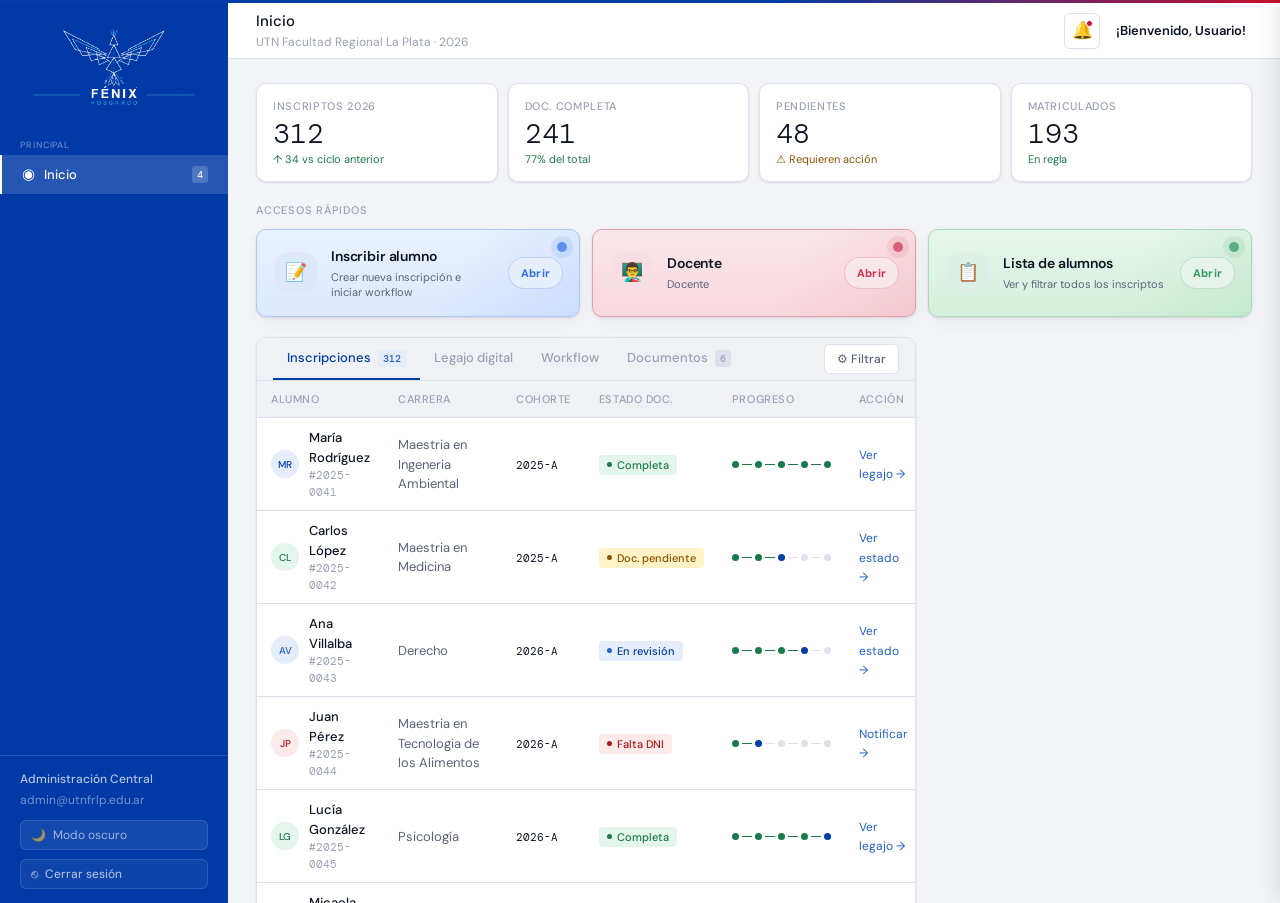
==== commit c6e3ac0e: "Merge remote-tracking branch 'origin/main' into NardulliOrnela/fix-codigo" ====
--- a/core/index.html
+++ b/core/index.html
@@ -18,7 +18,7 @@
     <div class="sidebar-logo">
       <div class="logo-mark" aria-label="UTN FRLP">
         <img class="logo-image logo-light" src="logoBlanco.png" alt="Logo UTN FRLP modo claro">
-        <img class="logo-image logo-dark" src="logoNegro.png" alt="Logo UTN FRLP modo nocturno">
+        <img class="logo-image logo-dark" src="logoBlanco.png" alt="Logo UTN FRLP modo nocturno">
       </div>
     </div>
 
@@ -140,11 +140,12 @@
               <label for="careerFilter">Carrera</label>
               <select id="careerFilter" onchange="applyInscripcionFilters()">
                 <option value="all">Todas</option>
-                <option value="ing. en sistemas">Ing. en Sistemas</option>
-                <option value="medicina">Medicina</option>
-                <option value="derecho">Derecho</option>
-                <option value="arquitectura">Arquitectura</option>
-                <option value="psicologia">Psicología</option>
+                <option value="maestria-en-ingeneria-ambiental">Maestría en Ingeniería Ambiental</option>
+                <option value="maestria-en-tecnologia-de-los-alimentos">Maestría en Tecnología de los Alimentos</option>
+                <option value="maestria-en-medicina">Maestría en Medicina</option>
+                <option value="maestria-en-ingeneria-vial">Maestría en Ingeniería Vial</option>
+                <option value="maestria-en-docencia-universitaria">Maestría en Docencia Universitaria</option>
+                <option value="especializacion-en-ingeneria-gerencial">Especialización en Ingeniería Gerencial</option>
               </select>
             </div>
             <div class="filter-group">
@@ -195,7 +196,7 @@
               <tbody id="inscripcion-tbody">
                 <tr data-legajo="2025-0041" data-dni="30111222" data-cohorte="2025-a">
                   <td><div class="user-cell"><div class="avatar" style="background:#E6EDFA;color:#003DA5;">MR</div><div><div class="user-name">María Rodríguez</div><div class="user-id">#2025-0041</div></div></div></td>
-                  <td style="color:var(--text-2);">Ing. en Sistemas</td>
+                  <td style="color:var(--text-2);">Maestria en Ingeneria Ambiental</td>
                   <td><span style="font-family:var(--mono);font-size:11px;">2025-A</span></td>
                   <td><span class="chip green">Completa</span></td>
                   <td><div class="wf-mini"><div class="wf-mini-dot done"></div><div class="wf-mini-line done"></div><div class="wf-mini-dot done"></div><div class="wf-mini-line done"></div><div class="wf-mini-dot done"></div><div class="wf-mini-line done"></div><div class="wf-mini-dot done"></div><div class="wf-mini-line done"></div><div class="wf-mini-dot done"></div></div></td>
@@ -203,39 +204,39 @@
                 </tr>
                 <tr data-legajo="2025-0042" data-dni="28999111" data-cohorte="2025-a">
                   <td><div class="user-cell"><div class="avatar" style="background:#E4F5EC;color:#1A7A4A;">CL</div><div><div class="user-name">Carlos López</div><div class="user-id">#2025-0042</div></div></div></td>
-                  <td style="color:var(--text-2);">Medicina</td>
+                  <td style="color:var(--text-2);">Maestria en Medicina</td>
                   <td><span style="font-family:var(--mono);font-size:11px;">2025-A</span></td>
                   <td><span class="chip amber">Doc. pendiente</span></td>
                   <td><div class="wf-mini"><div class="wf-mini-dot done"></div><div class="wf-mini-line done"></div><div class="wf-mini-dot done"></div><div class="wf-mini-line done"></div><div class="wf-mini-dot active"></div><div class="wf-mini-line"></div><div class="wf-mini-dot"></div><div class="wf-mini-line"></div><div class="wf-mini-dot"></div></div></td>
                   <td><a class="action-link" onclick="switchTabByName('tab-workflow')">Ver estado →</a></td>
                 </tr>
-                <tr data-legajo="2025-0043" data-dni="31222333" data-cohorte="2025-a">
+                <tr data-legajo="2025-0043" data-dni="31222333" data-cohorte="2026-a">
                   <td><div class="user-cell"><div class="avatar" style="background:#E6EDFA;color:#2361C9;">AV</div><div><div class="user-name">Ana Villalba</div><div class="user-id">#2025-0043</div></div></div></td>
                   <td style="color:var(--text-2);">Derecho</td>
-                  <td><span style="font-family:var(--mono);font-size:11px;">2025-A</span></td>
+                  <td><span style="font-family:var(--mono);font-size:11px;">2026-A</span></td>
                   <td><span class="chip blue">En revisión</span></td>
                   <td><div class="wf-mini"><div class="wf-mini-dot done"></div><div class="wf-mini-line done"></div><div class="wf-mini-dot done"></div><div class="wf-mini-line done"></div><div class="wf-mini-dot done"></div><div class="wf-mini-line done"></div><div class="wf-mini-dot active"></div><div class="wf-mini-line"></div><div class="wf-mini-dot"></div></div></td>
                   <td><a class="action-link" onclick="switchTabByName('tab-workflow')">Ver estado →</a></td>
                 </tr>
-                <tr data-legajo="2025-0044" data-dni="33444555" data-cohorte="2025-a">
+                <tr data-legajo="2025-0044" data-dni="33444555" data-cohorte="2026-a">
                   <td><div class="user-cell"><div class="avatar" style="background:#FCEAEA;color:#A81B1B;">JP</div><div><div class="user-name">Juan Pérez</div><div class="user-id">#2025-0044</div></div></div></td>
-                  <td style="color:var(--text-2);">Arquitectura</td>
-                  <td><span style="font-family:var(--mono);font-size:11px;">2025-A</span></td>
+                  <td style="color:var(--text-2);">Maestria en Tecnologia de los Alimentos</td>
+                  <td><span style="font-family:var(--mono);font-size:11px;">2026-A</span></td>
                   <td><span class="chip red">Falta DNI</span></td>
                   <td><div class="wf-mini"><div class="wf-mini-dot done"></div><div class="wf-mini-line done"></div><div class="wf-mini-dot active"></div><div class="wf-mini-line"></div><div class="wf-mini-dot"></div><div class="wf-mini-line"></div><div class="wf-mini-dot"></div><div class="wf-mini-line"></div><div class="wf-mini-dot"></div></div></td>
                   <td><a class="action-link" onclick="showToast('Notificación enviada a Juan Pérez')">Notificar →</a></td>
                 </tr>
-                <tr data-legajo="2025-0045" data-dni="27777888" data-cohorte="2025-a">
+                <tr data-legajo="2025-0045" data-dni="27777888" data-cohorte="2026-a">
                   <td><div class="user-cell"><div class="avatar" style="background:#E4F5EC;color:#1A7A4A;">LG</div><div><div class="user-name">Lucía González</div><div class="user-id">#2025-0045</div></div></div></td>
                   <td style="color:var(--text-2);">Psicología</td>
-                  <td><span style="font-family:var(--mono);font-size:11px;">2025-A</span></td>
+                  <td><span style="font-family:var(--mono);font-size:11px;">2026-A</span></td>
                   <td><span class="chip green">Completa</span></td>
                   <td><div class="wf-mini"><div class="wf-mini-dot done"></div><div class="wf-mini-line done"></div><div class="wf-mini-dot done"></div><div class="wf-mini-line done"></div><div class="wf-mini-dot done"></div><div class="wf-mini-line done"></div><div class="wf-mini-dot done"></div><div class="wf-mini-line done"></div><div class="wf-mini-dot active"></div></div></td>
                   <td><a class="action-link" onclick="switchTabByName('tab-legajo')">Ver legajo →</a></td>
                 </tr>
                 <tr data-legajo="2026-0001" data-dni="40123456" data-cohorte="2026-a">
                   <td><div class="user-cell"><div class="avatar" style="background:#EDE9FE;color:#4C1D95;">MT</div><div><div class="user-name">Micaela Torres</div><div class="user-id">#2026-0001</div></div></div></td>
-                  <td style="color:var(--text-2);">Economía</td>
+                  <td style="color:var(--text-2);">Especialización en Ingeniería Gerencial</td>
                   <td><span style="font-family:var(--mono);font-size:11px;">2026-A</span></td>
                   <td><span class="chip amber">Doc. pendiente</span></td>
                   <td><div class="wf-mini"><div class="wf-mini-dot done"></div><div class="wf-mini-line done"></div><div class="wf-mini-dot done"></div><div class="wf-mini-line done"></div><div class="wf-mini-dot active"></div><div class="wf-mini-line"></div><div class="wf-mini-dot"></div><div class="wf-mini-line"></div><div class="wf-mini-dot"></div></div></td>
@@ -243,7 +244,7 @@
                 </tr>
                 <tr data-legajo="2026-0002" data-dni="39221777" data-cohorte="2026-a">
                   <td><div class="user-cell"><div class="avatar" style="background:#E0F2FE;color:#075985;">FG</div><div><div class="user-name">Federico García</div><div class="user-id">#2026-0002</div></div></div></td>
-                  <td style="color:var(--text-2);">Medicina</td>
+                  <td style="color:var(--text-2);">Maestria en Medicina</td>
                   <td><span style="font-family:var(--mono);font-size:11px;">2026-A</span></td>
                   <td><span class="chip blue">En revisión</span></td>
                   <td><div class="wf-mini"><div class="wf-mini-dot done"></div><div class="wf-mini-line done"></div><div class="wf-mini-dot active"></div><div class="wf-mini-line"></div><div class="wf-mini-dot"></div><div class="wf-mini-line"></div><div class="wf-mini-dot"></div><div class="wf-mini-line"></div><div class="wf-mini-dot"></div></div></td>
@@ -251,7 +252,7 @@
                 </tr>
                 <tr data-legajo="2025-0046" data-dni="36554321" data-cohorte="2025-b">
                   <td><div class="user-cell"><div class="avatar" style="background:#ECFDF5;color:#047857;">SR</div><div><div class="user-name">Sofía Ramírez</div><div class="user-id">#2025-0046</div></div></div></td>
-                  <td style="color:var(--text-2);">Psicología</td>
+                  <td style="color:var(--text-2);">Maestria en Docencia Universitaria</td>
                   <td><span style="font-family:var(--mono);font-size:11px;">2025-B</span></td>
                   <td><span class="chip green">Completa</span></td>
                   <td><div class="wf-mini"><div class="wf-mini-dot done"></div><div class="wf-mini-line done"></div><div class="wf-mini-dot done"></div><div class="wf-mini-line done"></div><div class="wf-mini-dot done"></div><div class="wf-mini-line done"></div><div class="wf-mini-dot active"></div><div class="wf-mini-line"></div><div class="wf-mini-dot"></div></div></td>
@@ -259,7 +260,7 @@
                 </tr>
                 <tr data-legajo="2025-0047" data-dni="41888990" data-cohorte="2026-a">
                   <td><div class="user-cell"><div class="avatar" style="background:#FEF3C7;color:#8B5300;">NB</div><div><div class="user-name">Nicolás Benítez</div><div class="user-id">#2025-0047</div></div></div></td>
-                  <td style="color:var(--text-2);">Arquitectura</td>
+                  <td style="color:var(--text-2);">Maestria en Tecnologia de los Alimentos</td>
                   <td><span style="font-family:var(--mono);font-size:11px;">2026-A</span></td>
                   <td><span class="chip red">Falta DNI</span></td>
                   <td><div class="wf-mini"><div class="wf-mini-dot done"></div><div class="wf-mini-line done"></div><div class="wf-mini-dot active"></div><div class="wf-mini-line"></div><div class="wf-mini-dot"></div><div class="wf-mini-line"></div><div class="wf-mini-dot"></div><div class="wf-mini-line"></div><div class="wf-mini-dot"></div></div></td>
@@ -267,7 +268,7 @@
                 </tr>
                 <tr data-legajo="2026-0003" data-dni="40777123" data-cohorte="2026-a">
                   <td><div class="user-cell"><div class="avatar" style="background:#FFE4E6;color:#9F1239;">CB</div><div><div class="user-name">Camila Bravo</div><div class="user-id">#2026-0003</div></div></div></td>
-                  <td style="color:var(--text-2);">Derecho</td>
+                  <td style="color:var(--text-2);">Especialización en Ingeniería Gerencial</td>
                   <td><span style="font-family:var(--mono);font-size:11px;">2026-A</span></td>
                   <td><span class="chip green">Completa</span></td>
                   <td><div class="wf-mini"><div class="wf-mini-dot done"></div><div class="wf-mini-line done"></div><div class="wf-mini-dot done"></div><div class="wf-mini-line done"></div><div class="wf-mini-dot done"></div><div class="wf-mini-line done"></div><div class="wf-mini-dot active"></div><div class="wf-mini-line"></div><div class="wf-mini-dot"></div></div></td>
@@ -275,7 +276,7 @@
                 </tr>
                 <tr data-legajo="2026-0004" data-dni="42110987" data-cohorte="2026-a">
                   <td><div class="user-cell"><div class="avatar" style="background:#EDE9FE;color:#4C1D95;">JM</div><div><div class="user-name">Joaquín Méndez</div><div class="user-id">#2026-0004</div></div></div></td>
-                  <td style="color:var(--text-2);">Ing. en Sistemas</td>
+                  <td style="color:var(--text-2);">Maestria en Ingeniería Ambiental</td>
                   <td><span style="font-family:var(--mono);font-size:11px;">2026-A</span></td>
                   <td><span class="chip amber">Doc. pendiente</span></td>
                   <td><div class="wf-mini"><div class="wf-mini-dot done"></div><div class="wf-mini-line done"></div><div class="wf-mini-dot active"></div><div class="wf-mini-line"></div><div class="wf-mini-dot"></div><div class="wf-mini-line"></div><div class="wf-mini-dot"></div><div class="wf-mini-line"></div><div class="wf-mini-dot"></div></div></td>
@@ -291,7 +292,7 @@
                 </tr>
                 <tr data-legajo="2025-0049" data-dni="37222456" data-cohorte="2025-b">
                   <td><div class="user-cell"><div class="avatar" style="background:#ECFDF5;color:#047857;">AR</div><div><div class="user-name">Agustina Ríos</div><div class="user-id">#2025-0049</div></div></div></td>
-                  <td style="color:var(--text-2);">Psicología</td>
+                  <td style="color:var(--text-2);">Maestria en Tecnologia de los Alimentos</td>
                   <td><span style="font-family:var(--mono);font-size:11px;">2025-B</span></td>
                   <td><span class="chip green">Completa</span></td>
                   <td><div class="wf-mini"><div class="wf-mini-dot done"></div><div class="wf-mini-line done"></div><div class="wf-mini-dot done"></div><div class="wf-mini-line done"></div><div class="wf-mini-dot done"></div><div class="wf-mini-line done"></div><div class="wf-mini-dot done"></div><div class="wf-mini-line done"></div><div class="wf-mini-dot active"></div></div></td>
@@ -299,7 +300,7 @@
                 </tr>
                 <tr data-legajo="2026-0005" data-dni="41666009" data-cohorte="2026-a">
                   <td><div class="user-cell"><div class="avatar" style="background:#FEF3C7;color:#8B5300;">DL</div><div><div class="user-name">Diego Luna</div><div class="user-id">#2026-0005</div></div></div></td>
-                  <td style="color:var(--text-2);">Economía</td>
+                  <td style="color:var(--text-2);">Especialización en Ingeniería Gerencial</td>
                   <td><span style="font-family:var(--mono);font-size:11px;">2026-A</span></td>
                   <td><span class="chip red">Falta DNI</span></td>
                   <td><div class="wf-mini"><div class="wf-mini-dot done"></div><div class="wf-mini-line done"></div><div class="wf-mini-dot active"></div><div class="wf-mini-line"></div><div class="wf-mini-dot"></div><div class="wf-mini-line"></div><div class="wf-mini-dot"></div><div class="wf-mini-line"></div><div class="wf-mini-dot"></div></div></td>
@@ -307,7 +308,7 @@
                 </tr>
                 <tr data-legajo="2025-0050" data-dni="39880012" data-cohorte="2025-a">
                   <td><div class="user-cell"><div class="avatar" style="background:#E0F2FE;color:#075985;">VC</div><div><div class="user-name">Valentina Castro</div><div class="user-id">#2025-0050</div></div></div></td>
-                  <td style="color:var(--text-2);">Arquitectura</td>
+                  <td style="color:var(--text-2);">Maestria en Tecnologia de los Alimentos</td>
                   <td><span style="font-family:var(--mono);font-size:11px;">2025-A</span></td>
                   <td><span class="chip amber">Doc. pendiente</span></td>
                   <td><div class="wf-mini"><div class="wf-mini-dot done"></div><div class="wf-mini-line done"></div><div class="wf-mini-dot done"></div><div class="wf-mini-line done"></div><div class="wf-mini-dot active"></div><div class="wf-mini-line"></div><div class="wf-mini-dot"></div><div class="wf-mini-line"></div><div class="wf-mini-dot"></div></div></td>
@@ -322,15 +323,15 @@
             <div class="legajo-layout">
               <div class="legajo-sidebar">
                 <div style="font-size:10px;color:var(--text-3);text-transform:uppercase;letter-spacing:0.07em;font-weight:500;padding:2px 4px 8px;">Alumnos</div>
-                <div class="legajo-item active" onclick="selectLegajo(this,'MR','María Rodríguez','Ing. en Sistemas','2025-0041','2025-A','✓ Completa')"><div class="legajo-item-icon">📄</div><div class="legajo-item-info"><div class="legajo-item-name">María Rodríguez</div><div class="legajo-item-count">#2025-0041</div></div></div>
-                <div class="legajo-item" onclick="selectLegajo(this,'CL','Carlos López','Medicina','2025-0042','2025-A','⚠ Pendiente')"><div class="legajo-item-icon">📄</div><div class="legajo-item-info"><div class="legajo-item-name">Carlos López</div><div class="legajo-item-count">#2025-0042</div></div></div>
-                <div class="legajo-item" onclick="selectLegajo(this,'AV','Ana Villalba','Derecho','2025-0043','2025-A','⟳ En revisión')"><div class="legajo-item-icon">📄</div><div class="legajo-item-info"><div class="legajo-item-name">Ana Villalba</div><div class="legajo-item-count">#2025-0043</div></div></div>
-                <div class="legajo-item" onclick="selectLegajo(this,'JP','Juan Pérez','Arquitectura','2025-0044','2025-A','✗ Falta DNI')"><div class="legajo-item-icon">📄</div><div class="legajo-item-info"><div class="legajo-item-name">Juan Pérez</div><div class="legajo-item-count">#2025-0044</div></div></div>
-                <div class="legajo-item" onclick="selectLegajo(this,'LG','Lucía González','Psicología','2025-0045','2025-A','✓ Completa')"><div class="legajo-item-icon">📄</div><div class="legajo-item-info"><div class="legajo-item-name">Lucía González</div><div class="legajo-item-count">#2025-0045</div></div></div>
-                <div class="legajo-item" onclick="selectLegajo(this,'MT','Micaela Torres','Economía','2026-0001','2026-A','⚠ Pendiente')"><div class="legajo-item-icon">📄</div><div class="legajo-item-info"><div class="legajo-item-name">Micaela Torres</div><div class="legajo-item-count">#2026-0001</div></div></div>
-                <div class="legajo-item" onclick="selectLegajo(this,'FG','Federico García','Medicina','2026-0002','2026-A','⟳ En revisión')"><div class="legajo-item-icon">📄</div><div class="legajo-item-info"><div class="legajo-item-name">Federico García</div><div class="legajo-item-count">#2026-0002</div></div></div>
-                <div class="legajo-item" onclick="selectLegajo(this,'SR','Sofía Ramírez','Psicología','2025-0046','2025-B','✓ Completa')"><div class="legajo-item-icon">📄</div><div class="legajo-item-info"><div class="legajo-item-name">Sofía Ramírez</div><div class="legajo-item-count">#2025-0046</div></div></div>
-                <div class="legajo-item" onclick="selectLegajo(this,'CB','Camila Bravo','Derecho','2026-0003','2026-A','✓ Completa')"><div class="legajo-item-icon">📄</div><div class="legajo-item-info"><div class="legajo-item-name">Camila Bravo</div><div class="legajo-item-count">#2026-0003</div></div></div>
+                <div class="legajo-item active" onclick="selectLegajo(this,'MR','María Rodríguez','Maestria en Ingeneria Ambiental','2025-0041','2026-A','✓ Completa')"><div class="legajo-item-icon">📄</div><div class="legajo-item-info"><div class="legajo-item-name">María Rodríguez</div><div class="legajo-item-count">#2025-0041</div></div></div>
+                <div class="legajo-item" onclick="selectLegajo(this,'CL','Carlos López','Maestria en Tecnologia de los Alimentos','2025-0042','2026-A','⚠ Pendiente')"><div class="legajo-item-icon">📄</div><div class="legajo-item-info"><div class="legajo-item-name">Carlos López</div><div class="legajo-item-count">#2025-0042</div></div></div>
+                <div class="legajo-item" onclick="selectLegajo(this,'AV','Ana Villalba','Maestria en Medicina','2025-0043','2026-A','⟳ En revisión')"><div class="legajo-item-icon">📄</div><div class="legajo-item-info"><div class="legajo-item-name">Ana Villalba</div><div class="legajo-item-count">#2025-0043</div></div></div>
+                <div class="legajo-item" onclick="selectLegajo(this,'JP','Juan Pérez','Maestria en Ingeneria Vial','2025-0044','2026-A','✗ Falta DNI')"><div class="legajo-item-icon">📄</div><div class="legajo-item-info"><div class="legajo-item-name">Juan Pérez</div><div class="legajo-item-count">#2025-0044</div></div></div>
+                <div class="legajo-item" onclick="selectLegajo(this,'LG','Lucía González','Maestria en Dociencia Universitaria','2025-0045','2026-A','✓ Completa')"><div class="legajo-item-icon">📄</div><div class="legajo-item-info"><div class="legajo-item-name">Lucía González</div><div class="legajo-item-count">#2025-0045</div></div></div>
+                <div class="legajo-item" onclick="selectLegajo(this,'MT','Micaela Torres','Especializacion en Inngeneria Gerencial','2026-0001','2026-A','⚠ Pendiente')"><div class="legajo-item-icon">📄</div><div class="legajo-item-info"><div class="legajo-item-name">Micaela Torres</div><div class="legajo-item-count">#2026-0001</div></div></ div>
+                <div class="legajo-item" onclick="selectLegajo(this,'FG','Federico García','Maestria en Medicina','2026-0002','2026-A','⟳ En revisión')"><div class="legajo-item-icon">📄</div><div class="legajo-item-info"><div class="legajo-item-name">Federico García</div><div class="legajo-item-count">#2026-0002</div></div></div>
+                <div class="legajo-item" onclick="selectLegajo(this,'SR','Sofía Ramírez','Maestria en Ingeneria Vial','2025-0046','2026-B','✓ Completa')"><div class="legajo-item-icon">📄</div><div class="legajo-item-info"><div class="legajo-item-name">Sofía Ramírez</div><div class="legajo-item-count">#2025-0046</div></div></div>
+                <div class="legajo-item" onclick="selectLegajo(this,'CB','Camila Bravo','Especializacion en Ingeniería Gerencial','2026-0003','2026-A','✓ Completa')"><div class="legajo-item-icon">📄</div><div class="legajo-item-info"><div class="legajo-item-name">Camila Bravo</div><div class="legajo-item-count">#2026-0003</div></div></div>
               </div>
               <div class="legajo-main">
                 <div class="legajo-header">
@@ -344,14 +345,14 @@
                   </div>
                 </div>
                 <div class="fields-grid">
-                  <div class="field"><div class="field-label">Carrera</div><div class="field-value" id="legajo-carrera">Ing. en Sistemas</div></div>
-                  <div class="field"><div class="field-label">Cohorte</div><div class="field-value mono" id="legajo-cohorte">2025-A</div></div>
+                  <div class="field"><div class="field-label">Carrera</div><div class="field-value" id="legajo-carrera">Maestria en Ingeneria Ambiental</div></div>
+                  <div class="field"><div class="field-label">Cohorte</div><div class="field-value mono" id="legajo-cohorte">2026-A</div></div>
                   <div class="field"><div class="field-label">DNI</div><div class="field-value mono">38.451.902</div></div>
                   <div class="field"><div class="field-label">Fecha de nacimiento</div><div class="field-value mono">14/03/1999</div></div>
                   <div class="field"><div class="field-label">Email</div><div class="field-value" style="font-size:12px;">m.rodriguez@mail.com</div></div>
                   <div class="field"><div class="field-label">Teléfono</div><div class="field-value mono">+54 9 221 555-0172</div></div>
                   <div class="field"><div class="field-label">Estado documentación</div><div class="field-value" id="legajo-estado">✓ Completa</div></div>
-                  <div class="field"><div class="field-label">Fecha de inscripción</div><div class="field-value mono">03/02/2025</div></div>
+                  <div class="field"><div class="field-label">Fecha de inscripción</div><div class="field-value mono">03/02/2026</div></div>
                 </div>
                 <div style="display:flex;gap:6px;flex-wrap:wrap;">
                   <span class="chip green">DNI ✓</span>
@@ -374,20 +375,20 @@
               </div>
 
               <div style="background:var(--accent-light);border:1px solid #b3d4ee;border-radius:var(--radius);padding:10px 14px;margin-bottom:16px;font-size:12px;color:var(--accent);">
-                📋 Workflow de <strong>Ana Villalba</strong> — #2025-0043 · Derecho
+                📋 Workflow de <strong>Ana Villalba</strong> — #2026-0043 · Derecho
               </div>
 
               <div class="workflow-track">
                 <div class="wf-line-bg"></div>
                 <div class="wf-line-fill" style="width:calc(75% - 18px);"></div>
-                <div class="wf-step"><div class="wf-node done" title="03/02/2025">✓</div><div class="wf-label">Solicitud</div></div>
-                <div class="wf-step"><div class="wf-node done" title="05/02/2025">✓</div><div class="wf-label">Documentos</div></div>
-                <div class="wf-step"><div class="wf-node done" title="07/02/2025">✓</div><div class="wf-label">Validación</div></div>
+                <div class="wf-step"><div class="wf-node done" title="03/02/2026">✓</div><div class="wf-label">Solicitud</div></div>
+                <div class="wf-step"><div class="wf-node done" title="05/02/2026">✓</div><div class="wf-label">Documentos</div></div>
+                <div class="wf-step"><div class="wf-node done" title="07/02/2026">✓</div><div class="wf-label">Validación</div></div>
                 <div class="wf-step"><div class="wf-node active">4</div><div class="wf-label">Revisión académica</div></div>
                 <div class="wf-step"><div class="wf-node pending">5</div><div class="wf-label">Matriculación</div></div>
               </div>
 
-              <div style="font-size:11px;color:var(--text-3);margin-bottom:20px;">Paso 4 de 5 · Iniciado el 09/02/2025 · Responsable: Dpto. Académico</div>
+              <div style="font-size:11px;color:var(--text-3);margin-bottom:20px;">Paso 4 de 5 · Iniciado el 09/02/2026 · Responsable: Dpto. Académico</div>
 
               <div style="font-size:11px;font-weight:500;color:var(--text-2);margin-bottom:10px;text-transform:uppercase;letter-spacing:0.07em;">Otras inscripciones activas</div>
 
@@ -409,7 +410,7 @@
           <!-- TAB: Documentos -->
           <div id="tab-docs" class="tab-panel">
             <div style="display:flex;align-items:center;justify-content:space-between;padding:14px 16px 0;">
-              <div style="font-size:12px;color:var(--text-2);">Documentos requeridos para inscripción 2025</div>
+              <div style="font-size:12px;color:var(--text-2);">Documentos requeridos para inscripción 2026</div>
               <button class="btn" onclick="showToast('Subiendo nuevo documento…')">+ Subir</button>
             </div>
             <div class="doc-grid">
@@ -498,19 +499,20 @@
           <select>
             <option value="">Seleccionar…</option>
             <option>Ingeniería en Sistemas</option>
-            <option>Medicina</option>
-            <option>Derecho</option>
-            <option>Arquitectura</option>
-            <option>Psicología</option>
-            <option>Economía</option>
+               <option>Maestría en Ingeniería Ambiental</option>
+                <option>Maestría en Tecnología de los Alimentos</option>
+                <option>Maestría en Medicina</option>
+                <option>Maestría en Ingeniería Vial</option>
+                <option>Maestría en Docencia Universitaria</option>
+                <option>Especialización en Ingeniería Gerencial</option>
           </select>
         </div>
         <div class="form-group">
           <label>Cohorte</label>
           <select>
-            <option>2025-A</option>
-            <option>2025-B</option>
             <option>2026-A</option>
+            <option>2026-B</option>
+            <option>2026-C</option>
           </select>
         </div>
       </div>
--- a/core/styles.css
+++ b/core/styles.css
@@ -1,5 +1,5 @@
-/* ===== PALETA UTN FRLP ===== */
-:root {
+
+  :root {
   --bg: #F2F4F7;
   --surface: #FFFFFF;
   --surface2: #EFF1F5;
@@ -69,6 +69,30 @@
 *, *::before, *::after { box-sizing: border-box; margin: 0; padding: 0; }
 body { font-family: var(--sans); background: var(--bg); color: var(--text); font-size: 15px; line-height: 1.5; min-height: 100vh; }
 
+/* ===== MARCA DE AGUA (UTN WATERMARK) ===== */
+.sidebar-watermark {
+  padding: 20px 20px 0px;
+  opacity: 0.12;
+  pointer-events: none;
+  transition: opacity 0.2s ease;
+}
+
+.sidebar-watermark img {
+  width: 100%;
+  max-width: 120px;
+  display: block;
+  margin: 0 auto;
+}
+
+/* Efecto para que resalte y se vuelva blanca en modo oscuro */
+body.dark .sidebar-watermark {
+  opacity: 0.16; /* Le subimos un poquito la opacidad sobre el fondo negro */
+}
+
+body.dark .sidebar-watermark img {
+  filter: invert(1) brightness(2); /* Invierte el color del SVG a blanco */
+}
+
 /* ===== LAYOUT ===== */
 .shell { display: flex; height: 100vh; overflow: hidden; }
 
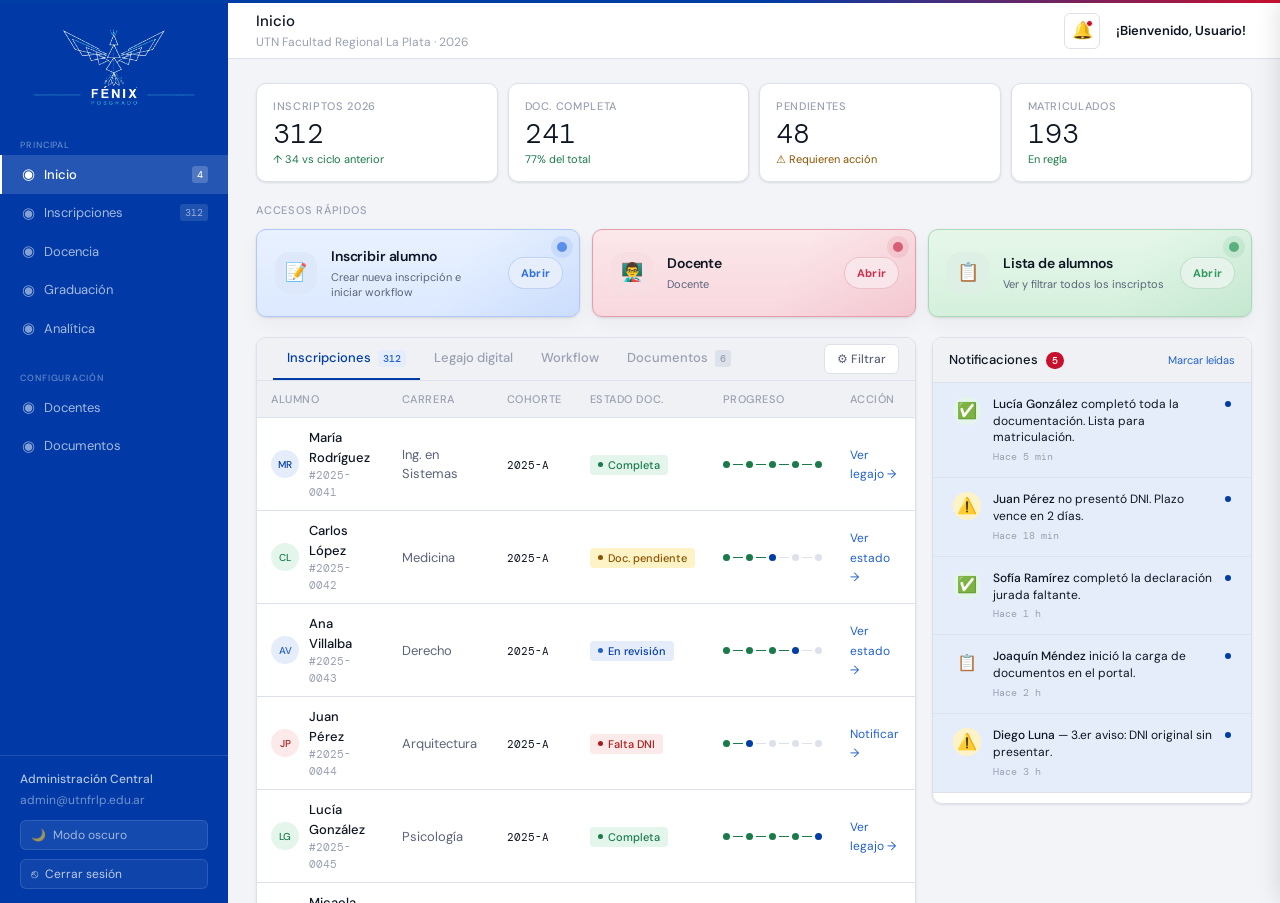
==== commit acae6385: "fix cambio compleatdo menu (los anteriores no funcionaban)" ====
--- a/core/index.html
+++ b/core/index.html
@@ -28,6 +28,29 @@
         <span class="nav-icon">◉</span> Inicio
         <span class="nav-badge">4</span>
       </div>
+      <div class="nav-item" onclick="switchTabByName('tab-inscripcion')">
+        <span class="nav-icon">◉</span> Inscripciones
+        <span class="nav-badge">312</span>
+      </div>
+      <div class="nav-item" onclick="showToast('Módulo Docencia — próximamente')">
+        <span class="nav-icon">◉</span> Docencia
+      </div>
+      <div class="nav-item" onclick="showToast('Módulo Graduación — próximamente')">
+        <span class="nav-icon">◉</span> Graduación
+      </div>
+      <div class="nav-item" onclick="showToast('Módulo Analítica — próximamente')">
+        <span class="nav-icon">◉</span> Analítica
+      </div>
+    </div>
+
+    <div class="sidebar-section">
+      <div class="sidebar-label">Configuración</div>
+      <div class="nav-item" onclick="showToast('Módulo de docentes — próximamente en MOD-B')">
+        <span class="nav-icon">◉</span> Docentes
+      </div>
+      <div class="nav-item" onclick="switchTabByName('tab-docs')">
+        <span class="nav-icon">◉</span> Documentos
+      </div>
     </div>
 
     <div class="sidebar-footer">
@@ -140,12 +163,11 @@
               <label for="careerFilter">Carrera</label>
               <select id="careerFilter" onchange="applyInscripcionFilters()">
                 <option value="all">Todas</option>
-                <option value="maestria-en-ingeneria-ambiental">Maestría en Ingeniería Ambiental</option>
-                <option value="maestria-en-tecnologia-de-los-alimentos">Maestría en Tecnología de los Alimentos</option>
-                <option value="maestria-en-medicina">Maestría en Medicina</option>
-                <option value="maestria-en-ingeneria-vial">Maestría en Ingeniería Vial</option>
-                <option value="maestria-en-docencia-universitaria">Maestría en Docencia Universitaria</option>
-                <option value="especializacion-en-ingeneria-gerencial">Especialización en Ingeniería Gerencial</option>
+                <option value="ing. en sistemas">Ing. en Sistemas</option>
+                <option value="medicina">Medicina</option>
+                <option value="derecho">Derecho</option>
+                <option value="arquitectura">Arquitectura</option>
+                <option value="psicologia">Psicología</option>
               </select>
             </div>
             <div class="filter-group">
@@ -196,7 +218,7 @@
               <tbody id="inscripcion-tbody">
                 <tr data-legajo="2025-0041" data-dni="30111222" data-cohorte="2025-a">
                   <td><div class="user-cell"><div class="avatar" style="background:#E6EDFA;color:#003DA5;">MR</div><div><div class="user-name">María Rodríguez</div><div class="user-id">#2025-0041</div></div></div></td>
-                  <td style="color:var(--text-2);">Maestria en Ingeneria Ambiental</td>
+                  <td style="color:var(--text-2);">Ing. en Sistemas</td>
                   <td><span style="font-family:var(--mono);font-size:11px;">2025-A</span></td>
                   <td><span class="chip green">Completa</span></td>
                   <td><div class="wf-mini"><div class="wf-mini-dot done"></div><div class="wf-mini-line done"></div><div class="wf-mini-dot done"></div><div class="wf-mini-line done"></div><div class="wf-mini-dot done"></div><div class="wf-mini-line done"></div><div class="wf-mini-dot done"></div><div class="wf-mini-line done"></div><div class="wf-mini-dot done"></div></div></td>
@@ -204,39 +226,39 @@
                 </tr>
                 <tr data-legajo="2025-0042" data-dni="28999111" data-cohorte="2025-a">
                   <td><div class="user-cell"><div class="avatar" style="background:#E4F5EC;color:#1A7A4A;">CL</div><div><div class="user-name">Carlos López</div><div class="user-id">#2025-0042</div></div></div></td>
-                  <td style="color:var(--text-2);">Maestria en Medicina</td>
+                  <td style="color:var(--text-2);">Medicina</td>
                   <td><span style="font-family:var(--mono);font-size:11px;">2025-A</span></td>
                   <td><span class="chip amber">Doc. pendiente</span></td>
                   <td><div class="wf-mini"><div class="wf-mini-dot done"></div><div class="wf-mini-line done"></div><div class="wf-mini-dot done"></div><div class="wf-mini-line done"></div><div class="wf-mini-dot active"></div><div class="wf-mini-line"></div><div class="wf-mini-dot"></div><div class="wf-mini-line"></div><div class="wf-mini-dot"></div></div></td>
                   <td><a class="action-link" onclick="switchTabByName('tab-workflow')">Ver estado →</a></td>
                 </tr>
-                <tr data-legajo="2025-0043" data-dni="31222333" data-cohorte="2026-a">
+                <tr data-legajo="2025-0043" data-dni="31222333" data-cohorte="2025-a">
                   <td><div class="user-cell"><div class="avatar" style="background:#E6EDFA;color:#2361C9;">AV</div><div><div class="user-name">Ana Villalba</div><div class="user-id">#2025-0043</div></div></div></td>
                   <td style="color:var(--text-2);">Derecho</td>
-                  <td><span style="font-family:var(--mono);font-size:11px;">2026-A</span></td>
+                  <td><span style="font-family:var(--mono);font-size:11px;">2025-A</span></td>
                   <td><span class="chip blue">En revisión</span></td>
                   <td><div class="wf-mini"><div class="wf-mini-dot done"></div><div class="wf-mini-line done"></div><div class="wf-mini-dot done"></div><div class="wf-mini-line done"></div><div class="wf-mini-dot done"></div><div class="wf-mini-line done"></div><div class="wf-mini-dot active"></div><div class="wf-mini-line"></div><div class="wf-mini-dot"></div></div></td>
                   <td><a class="action-link" onclick="switchTabByName('tab-workflow')">Ver estado →</a></td>
                 </tr>
-                <tr data-legajo="2025-0044" data-dni="33444555" data-cohorte="2026-a">
+                <tr data-legajo="2025-0044" data-dni="33444555" data-cohorte="2025-a">
                   <td><div class="user-cell"><div class="avatar" style="background:#FCEAEA;color:#A81B1B;">JP</div><div><div class="user-name">Juan Pérez</div><div class="user-id">#2025-0044</div></div></div></td>
-                  <td style="color:var(--text-2);">Maestria en Tecnologia de los Alimentos</td>
-                  <td><span style="font-family:var(--mono);font-size:11px;">2026-A</span></td>
+                  <td style="color:var(--text-2);">Arquitectura</td>
+                  <td><span style="font-family:var(--mono);font-size:11px;">2025-A</span></td>
                   <td><span class="chip red">Falta DNI</span></td>
                   <td><div class="wf-mini"><div class="wf-mini-dot done"></div><div class="wf-mini-line done"></div><div class="wf-mini-dot active"></div><div class="wf-mini-line"></div><div class="wf-mini-dot"></div><div class="wf-mini-line"></div><div class="wf-mini-dot"></div><div class="wf-mini-line"></div><div class="wf-mini-dot"></div></div></td>
                   <td><a class="action-link" onclick="showToast('Notificación enviada a Juan Pérez')">Notificar →</a></td>
                 </tr>
-                <tr data-legajo="2025-0045" data-dni="27777888" data-cohorte="2026-a">
+                <tr data-legajo="2025-0045" data-dni="27777888" data-cohorte="2025-a">
                   <td><div class="user-cell"><div class="avatar" style="background:#E4F5EC;color:#1A7A4A;">LG</div><div><div class="user-name">Lucía González</div><div class="user-id">#2025-0045</div></div></div></td>
                   <td style="color:var(--text-2);">Psicología</td>
-                  <td><span style="font-family:var(--mono);font-size:11px;">2026-A</span></td>
+                  <td><span style="font-family:var(--mono);font-size:11px;">2025-A</span></td>
                   <td><span class="chip green">Completa</span></td>
                   <td><div class="wf-mini"><div class="wf-mini-dot done"></div><div class="wf-mini-line done"></div><div class="wf-mini-dot done"></div><div class="wf-mini-line done"></div><div class="wf-mini-dot done"></div><div class="wf-mini-line done"></div><div class="wf-mini-dot done"></div><div class="wf-mini-line done"></div><div class="wf-mini-dot active"></div></div></td>
                   <td><a class="action-link" onclick="switchTabByName('tab-legajo')">Ver legajo →</a></td>
                 </tr>
                 <tr data-legajo="2026-0001" data-dni="40123456" data-cohorte="2026-a">
                   <td><div class="user-cell"><div class="avatar" style="background:#EDE9FE;color:#4C1D95;">MT</div><div><div class="user-name">Micaela Torres</div><div class="user-id">#2026-0001</div></div></div></td>
-                  <td style="color:var(--text-2);">Especialización en Ingeniería Gerencial</td>
+                  <td style="color:var(--text-2);">Economía</td>
                   <td><span style="font-family:var(--mono);font-size:11px;">2026-A</span></td>
                   <td><span class="chip amber">Doc. pendiente</span></td>
                   <td><div class="wf-mini"><div class="wf-mini-dot done"></div><div class="wf-mini-line done"></div><div class="wf-mini-dot done"></div><div class="wf-mini-line done"></div><div class="wf-mini-dot active"></div><div class="wf-mini-line"></div><div class="wf-mini-dot"></div><div class="wf-mini-line"></div><div class="wf-mini-dot"></div></div></td>
@@ -244,7 +266,7 @@
                 </tr>
                 <tr data-legajo="2026-0002" data-dni="39221777" data-cohorte="2026-a">
                   <td><div class="user-cell"><div class="avatar" style="background:#E0F2FE;color:#075985;">FG</div><div><div class="user-name">Federico García</div><div class="user-id">#2026-0002</div></div></div></td>
-                  <td style="color:var(--text-2);">Maestria en Medicina</td>
+                  <td style="color:var(--text-2);">Medicina</td>
                   <td><span style="font-family:var(--mono);font-size:11px;">2026-A</span></td>
                   <td><span class="chip blue">En revisión</span></td>
                   <td><div class="wf-mini"><div class="wf-mini-dot done"></div><div class="wf-mini-line done"></div><div class="wf-mini-dot active"></div><div class="wf-mini-line"></div><div class="wf-mini-dot"></div><div class="wf-mini-line"></div><div class="wf-mini-dot"></div><div class="wf-mini-line"></div><div class="wf-mini-dot"></div></div></td>
@@ -252,7 +274,7 @@
                 </tr>
                 <tr data-legajo="2025-0046" data-dni="36554321" data-cohorte="2025-b">
                   <td><div class="user-cell"><div class="avatar" style="background:#ECFDF5;color:#047857;">SR</div><div><div class="user-name">Sofía Ramírez</div><div class="user-id">#2025-0046</div></div></div></td>
-                  <td style="color:var(--text-2);">Maestria en Docencia Universitaria</td>
+                  <td style="color:var(--text-2);">Psicología</td>
                   <td><span style="font-family:var(--mono);font-size:11px;">2025-B</span></td>
                   <td><span class="chip green">Completa</span></td>
                   <td><div class="wf-mini"><div class="wf-mini-dot done"></div><div class="wf-mini-line done"></div><div class="wf-mini-dot done"></div><div class="wf-mini-line done"></div><div class="wf-mini-dot done"></div><div class="wf-mini-line done"></div><div class="wf-mini-dot active"></div><div class="wf-mini-line"></div><div class="wf-mini-dot"></div></div></td>
@@ -260,7 +282,7 @@
                 </tr>
                 <tr data-legajo="2025-0047" data-dni="41888990" data-cohorte="2026-a">
                   <td><div class="user-cell"><div class="avatar" style="background:#FEF3C7;color:#8B5300;">NB</div><div><div class="user-name">Nicolás Benítez</div><div class="user-id">#2025-0047</div></div></div></td>
-                  <td style="color:var(--text-2);">Maestria en Tecnologia de los Alimentos</td>
+                  <td style="color:var(--text-2);">Arquitectura</td>
                   <td><span style="font-family:var(--mono);font-size:11px;">2026-A</span></td>
                   <td><span class="chip red">Falta DNI</span></td>
                   <td><div class="wf-mini"><div class="wf-mini-dot done"></div><div class="wf-mini-line done"></div><div class="wf-mini-dot active"></div><div class="wf-mini-line"></div><div class="wf-mini-dot"></div><div class="wf-mini-line"></div><div class="wf-mini-dot"></div><div class="wf-mini-line"></div><div class="wf-mini-dot"></div></div></td>
@@ -268,7 +290,7 @@
                 </tr>
                 <tr data-legajo="2026-0003" data-dni="40777123" data-cohorte="2026-a">
                   <td><div class="user-cell"><div class="avatar" style="background:#FFE4E6;color:#9F1239;">CB</div><div><div class="user-name">Camila Bravo</div><div class="user-id">#2026-0003</div></div></div></td>
-                  <td style="color:var(--text-2);">Especialización en Ingeniería Gerencial</td>
+                  <td style="color:var(--text-2);">Derecho</td>
                   <td><span style="font-family:var(--mono);font-size:11px;">2026-A</span></td>
                   <td><span class="chip green">Completa</span></td>
                   <td><div class="wf-mini"><div class="wf-mini-dot done"></div><div class="wf-mini-line done"></div><div class="wf-mini-dot done"></div><div class="wf-mini-line done"></div><div class="wf-mini-dot done"></div><div class="wf-mini-line done"></div><div class="wf-mini-dot active"></div><div class="wf-mini-line"></div><div class="wf-mini-dot"></div></div></td>
@@ -276,7 +298,7 @@
                 </tr>
                 <tr data-legajo="2026-0004" data-dni="42110987" data-cohorte="2026-a">
                   <td><div class="user-cell"><div class="avatar" style="background:#EDE9FE;color:#4C1D95;">JM</div><div><div class="user-name">Joaquín Méndez</div><div class="user-id">#2026-0004</div></div></div></td>
-                  <td style="color:var(--text-2);">Maestria en Ingeniería Ambiental</td>
+                  <td style="color:var(--text-2);">Ing. en Sistemas</td>
                   <td><span style="font-family:var(--mono);font-size:11px;">2026-A</span></td>
                   <td><span class="chip amber">Doc. pendiente</span></td>
                   <td><div class="wf-mini"><div class="wf-mini-dot done"></div><div class="wf-mini-line done"></div><div class="wf-mini-dot active"></div><div class="wf-mini-line"></div><div class="wf-mini-dot"></div><div class="wf-mini-line"></div><div class="wf-mini-dot"></div><div class="wf-mini-line"></div><div class="wf-mini-dot"></div></div></td>
@@ -292,7 +314,7 @@
                 </tr>
                 <tr data-legajo="2025-0049" data-dni="37222456" data-cohorte="2025-b">
                   <td><div class="user-cell"><div class="avatar" style="background:#ECFDF5;color:#047857;">AR</div><div><div class="user-name">Agustina Ríos</div><div class="user-id">#2025-0049</div></div></div></td>
-                  <td style="color:var(--text-2);">Maestria en Tecnologia de los Alimentos</td>
+                  <td style="color:var(--text-2);">Psicología</td>
                   <td><span style="font-family:var(--mono);font-size:11px;">2025-B</span></td>
                   <td><span class="chip green">Completa</span></td>
                   <td><div class="wf-mini"><div class="wf-mini-dot done"></div><div class="wf-mini-line done"></div><div class="wf-mini-dot done"></div><div class="wf-mini-line done"></div><div class="wf-mini-dot done"></div><div class="wf-mini-line done"></div><div class="wf-mini-dot done"></div><div class="wf-mini-line done"></div><div class="wf-mini-dot active"></div></div></td>
@@ -300,7 +322,7 @@
                 </tr>
                 <tr data-legajo="2026-0005" data-dni="41666009" data-cohorte="2026-a">
                   <td><div class="user-cell"><div class="avatar" style="background:#FEF3C7;color:#8B5300;">DL</div><div><div class="user-name">Diego Luna</div><div class="user-id">#2026-0005</div></div></div></td>
-                  <td style="color:var(--text-2);">Especialización en Ingeniería Gerencial</td>
+                  <td style="color:var(--text-2);">Economía</td>
                   <td><span style="font-family:var(--mono);font-size:11px;">2026-A</span></td>
                   <td><span class="chip red">Falta DNI</span></td>
                   <td><div class="wf-mini"><div class="wf-mini-dot done"></div><div class="wf-mini-line done"></div><div class="wf-mini-dot active"></div><div class="wf-mini-line"></div><div class="wf-mini-dot"></div><div class="wf-mini-line"></div><div class="wf-mini-dot"></div><div class="wf-mini-line"></div><div class="wf-mini-dot"></div></div></td>
@@ -308,7 +330,7 @@
                 </tr>
                 <tr data-legajo="2025-0050" data-dni="39880012" data-cohorte="2025-a">
                   <td><div class="user-cell"><div class="avatar" style="background:#E0F2FE;color:#075985;">VC</div><div><div class="user-name">Valentina Castro</div><div class="user-id">#2025-0050</div></div></div></td>
-                  <td style="color:var(--text-2);">Maestria en Tecnologia de los Alimentos</td>
+                  <td style="color:var(--text-2);">Arquitectura</td>
                   <td><span style="font-family:var(--mono);font-size:11px;">2025-A</span></td>
                   <td><span class="chip amber">Doc. pendiente</span></td>
                   <td><div class="wf-mini"><div class="wf-mini-dot done"></div><div class="wf-mini-line done"></div><div class="wf-mini-dot done"></div><div class="wf-mini-line done"></div><div class="wf-mini-dot active"></div><div class="wf-mini-line"></div><div class="wf-mini-dot"></div><div class="wf-mini-line"></div><div class="wf-mini-dot"></div></div></td>
@@ -323,15 +345,15 @@
             <div class="legajo-layout">
               <div class="legajo-sidebar">
                 <div style="font-size:10px;color:var(--text-3);text-transform:uppercase;letter-spacing:0.07em;font-weight:500;padding:2px 4px 8px;">Alumnos</div>
-                <div class="legajo-item active" onclick="selectLegajo(this,'MR','María Rodríguez','Maestria en Ingeneria Ambiental','2025-0041','2026-A','✓ Completa')"><div class="legajo-item-icon">📄</div><div class="legajo-item-info"><div class="legajo-item-name">María Rodríguez</div><div class="legajo-item-count">#2025-0041</div></div></div>
-                <div class="legajo-item" onclick="selectLegajo(this,'CL','Carlos López','Maestria en Tecnologia de los Alimentos','2025-0042','2026-A','⚠ Pendiente')"><div class="legajo-item-icon">📄</div><div class="legajo-item-info"><div class="legajo-item-name">Carlos López</div><div class="legajo-item-count">#2025-0042</div></div></div>
-                <div class="legajo-item" onclick="selectLegajo(this,'AV','Ana Villalba','Maestria en Medicina','2025-0043','2026-A','⟳ En revisión')"><div class="legajo-item-icon">📄</div><div class="legajo-item-info"><div class="legajo-item-name">Ana Villalba</div><div class="legajo-item-count">#2025-0043</div></div></div>
-                <div class="legajo-item" onclick="selectLegajo(this,'JP','Juan Pérez','Maestria en Ingeneria Vial','2025-0044','2026-A','✗ Falta DNI')"><div class="legajo-item-icon">📄</div><div class="legajo-item-info"><div class="legajo-item-name">Juan Pérez</div><div class="legajo-item-count">#2025-0044</div></div></div>
-                <div class="legajo-item" onclick="selectLegajo(this,'LG','Lucía González','Maestria en Dociencia Universitaria','2025-0045','2026-A','✓ Completa')"><div class="legajo-item-icon">📄</div><div class="legajo-item-info"><div class="legajo-item-name">Lucía González</div><div class="legajo-item-count">#2025-0045</div></div></div>
-                <div class="legajo-item" onclick="selectLegajo(this,'MT','Micaela Torres','Especializacion en Inngeneria Gerencial','2026-0001','2026-A','⚠ Pendiente')"><div class="legajo-item-icon">📄</div><div class="legajo-item-info"><div class="legajo-item-name">Micaela Torres</div><div class="legajo-item-count">#2026-0001</div></div></ div>
-                <div class="legajo-item" onclick="selectLegajo(this,'FG','Federico García','Maestria en Medicina','2026-0002','2026-A','⟳ En revisión')"><div class="legajo-item-icon">📄</div><div class="legajo-item-info"><div class="legajo-item-name">Federico García</div><div class="legajo-item-count">#2026-0002</div></div></div>
-                <div class="legajo-item" onclick="selectLegajo(this,'SR','Sofía Ramírez','Maestria en Ingeneria Vial','2025-0046','2026-B','✓ Completa')"><div class="legajo-item-icon">📄</div><div class="legajo-item-info"><div class="legajo-item-name">Sofía Ramírez</div><div class="legajo-item-count">#2025-0046</div></div></div>
-                <div class="legajo-item" onclick="selectLegajo(this,'CB','Camila Bravo','Especializacion en Ingeniería Gerencial','2026-0003','2026-A','✓ Completa')"><div class="legajo-item-icon">📄</div><div class="legajo-item-info"><div class="legajo-item-name">Camila Bravo</div><div class="legajo-item-count">#2026-0003</div></div></div>
+                <div class="legajo-item active" onclick="selectLegajo(this,'MR','María Rodríguez','Ing. en Sistemas','2025-0041','2025-A','✓ Completa')"><div class="legajo-item-icon">📄</div><div class="legajo-item-info"><div class="legajo-item-name">María Rodríguez</div><div class="legajo-item-count">#2025-0041</div></div></div>
+                <div class="legajo-item" onclick="selectLegajo(this,'CL','Carlos López','Medicina','2025-0042','2025-A','⚠ Pendiente')"><div class="legajo-item-icon">📄</div><div class="legajo-item-info"><div class="legajo-item-name">Carlos López</div><div class="legajo-item-count">#2025-0042</div></div></div>
+                <div class="legajo-item" onclick="selectLegajo(this,'AV','Ana Villalba','Derecho','2025-0043','2025-A','⟳ En revisión')"><div class="legajo-item-icon">📄</div><div class="legajo-item-info"><div class="legajo-item-name">Ana Villalba</div><div class="legajo-item-count">#2025-0043</div></div></div>
+                <div class="legajo-item" onclick="selectLegajo(this,'JP','Juan Pérez','Arquitectura','2025-0044','2025-A','✗ Falta DNI')"><div class="legajo-item-icon">📄</div><div class="legajo-item-info"><div class="legajo-item-name">Juan Pérez</div><div class="legajo-item-count">#2025-0044</div></div></div>
+                <div class="legajo-item" onclick="selectLegajo(this,'LG','Lucía González','Psicología','2025-0045','2025-A','✓ Completa')"><div class="legajo-item-icon">📄</div><div class="legajo-item-info"><div class="legajo-item-name">Lucía González</div><div class="legajo-item-count">#2025-0045</div></div></div>
+                <div class="legajo-item" onclick="selectLegajo(this,'MT','Micaela Torres','Economía','2026-0001','2026-A','⚠ Pendiente')"><div class="legajo-item-icon">📄</div><div class="legajo-item-info"><div class="legajo-item-name">Micaela Torres</div><div class="legajo-item-count">#2026-0001</div></div></div>
+                <div class="legajo-item" onclick="selectLegajo(this,'FG','Federico García','Medicina','2026-0002','2026-A','⟳ En revisión')"><div class="legajo-item-icon">📄</div><div class="legajo-item-info"><div class="legajo-item-name">Federico García</div><div class="legajo-item-count">#2026-0002</div></div></div>
+                <div class="legajo-item" onclick="selectLegajo(this,'SR','Sofía Ramírez','Psicología','2025-0046','2025-B','✓ Completa')"><div class="legajo-item-icon">📄</div><div class="legajo-item-info"><div class="legajo-item-name">Sofía Ramírez</div><div class="legajo-item-count">#2025-0046</div></div></div>
+                <div class="legajo-item" onclick="selectLegajo(this,'CB','Camila Bravo','Derecho','2026-0003','2026-A','✓ Completa')"><div class="legajo-item-icon">📄</div><div class="legajo-item-info"><div class="legajo-item-name">Camila Bravo</div><div class="legajo-item-count">#2026-0003</div></div></div>
               </div>
               <div class="legajo-main">
                 <div class="legajo-header">
@@ -345,14 +367,14 @@
                   </div>
                 </div>
                 <div class="fields-grid">
-                  <div class="field"><div class="field-label">Carrera</div><div class="field-value" id="legajo-carrera">Maestria en Ingeneria Ambiental</div></div>
-                  <div class="field"><div class="field-label">Cohorte</div><div class="field-value mono" id="legajo-cohorte">2026-A</div></div>
+                  <div class="field"><div class="field-label">Carrera</div><div class="field-value" id="legajo-carrera">Ing. en Sistemas</div></div>
+                  <div class="field"><div class="field-label">Cohorte</div><div class="field-value mono" id="legajo-cohorte">2025-A</div></div>
                   <div class="field"><div class="field-label">DNI</div><div class="field-value mono">38.451.902</div></div>
                   <div class="field"><div class="field-label">Fecha de nacimiento</div><div class="field-value mono">14/03/1999</div></div>
                   <div class="field"><div class="field-label">Email</div><div class="field-value" style="font-size:12px;">m.rodriguez@mail.com</div></div>
                   <div class="field"><div class="field-label">Teléfono</div><div class="field-value mono">+54 9 221 555-0172</div></div>
                   <div class="field"><div class="field-label">Estado documentación</div><div class="field-value" id="legajo-estado">✓ Completa</div></div>
-                  <div class="field"><div class="field-label">Fecha de inscripción</div><div class="field-value mono">03/02/2026</div></div>
+                  <div class="field"><div class="field-label">Fecha de inscripción</div><div class="field-value mono">03/02/2025</div></div>
                 </div>
                 <div style="display:flex;gap:6px;flex-wrap:wrap;">
                   <span class="chip green">DNI ✓</span>
@@ -375,20 +397,20 @@
               </div>
 
               <div style="background:var(--accent-light);border:1px solid #b3d4ee;border-radius:var(--radius);padding:10px 14px;margin-bottom:16px;font-size:12px;color:var(--accent);">
-                📋 Workflow de <strong>Ana Villalba</strong> — #2026-0043 · Derecho
+                📋 Workflow de <strong>Ana Villalba</strong> — #2025-0043 · Derecho
               </div>
 
               <div class="workflow-track">
                 <div class="wf-line-bg"></div>
                 <div class="wf-line-fill" style="width:calc(75% - 18px);"></div>
-                <div class="wf-step"><div class="wf-node done" title="03/02/2026">✓</div><div class="wf-label">Solicitud</div></div>
-                <div class="wf-step"><div class="wf-node done" title="05/02/2026">✓</div><div class="wf-label">Documentos</div></div>
-                <div class="wf-step"><div class="wf-node done" title="07/02/2026">✓</div><div class="wf-label">Validación</div></div>
+                <div class="wf-step"><div class="wf-node done" title="03/02/2025">✓</div><div class="wf-label">Solicitud</div></div>
+                <div class="wf-step"><div class="wf-node done" title="05/02/2025">✓</div><div class="wf-label">Documentos</div></div>
+                <div class="wf-step"><div class="wf-node done" title="07/02/2025">✓</div><div class="wf-label">Validación</div></div>
                 <div class="wf-step"><div class="wf-node active">4</div><div class="wf-label">Revisión académica</div></div>
                 <div class="wf-step"><div class="wf-node pending">5</div><div class="wf-label">Matriculación</div></div>
               </div>
 
-              <div style="font-size:11px;color:var(--text-3);margin-bottom:20px;">Paso 4 de 5 · Iniciado el 09/02/2026 · Responsable: Dpto. Académico</div>
+              <div style="font-size:11px;color:var(--text-3);margin-bottom:20px;">Paso 4 de 5 · Iniciado el 09/02/2025 · Responsable: Dpto. Académico</div>
 
               <div style="font-size:11px;font-weight:500;color:var(--text-2);margin-bottom:10px;text-transform:uppercase;letter-spacing:0.07em;">Otras inscripciones activas</div>
 
@@ -410,7 +432,7 @@
           <!-- TAB: Documentos -->
           <div id="tab-docs" class="tab-panel">
             <div style="display:flex;align-items:center;justify-content:space-between;padding:14px 16px 0;">
-              <div style="font-size:12px;color:var(--text-2);">Documentos requeridos para inscripción 2026</div>
+              <div style="font-size:12px;color:var(--text-2);">Documentos requeridos para inscripción 2025</div>
               <button class="btn" onclick="showToast('Subiendo nuevo documento…')">+ Subir</button>
             </div>
             <div class="doc-grid">
@@ -499,20 +521,19 @@
           <select>
             <option value="">Seleccionar…</option>
             <option>Ingeniería en Sistemas</option>
-               <option>Maestría en Ingeniería Ambiental</option>
-                <option>Maestría en Tecnología de los Alimentos</option>
-                <option>Maestría en Medicina</option>
-                <option>Maestría en Ingeniería Vial</option>
-                <option>Maestría en Docencia Universitaria</option>
-                <option>Especialización en Ingeniería Gerencial</option>
+            <option>Medicina</option>
+            <option>Derecho</option>
+            <option>Arquitectura</option>
+            <option>Psicología</option>
+            <option>Economía</option>
           </select>
         </div>
         <div class="form-group">
           <label>Cohorte</label>
           <select>
+            <option>2025-A</option>
+            <option>2025-B</option>
             <option>2026-A</option>
-            <option>2026-B</option>
-            <option>2026-C</option>
           </select>
         </div>
       </div>
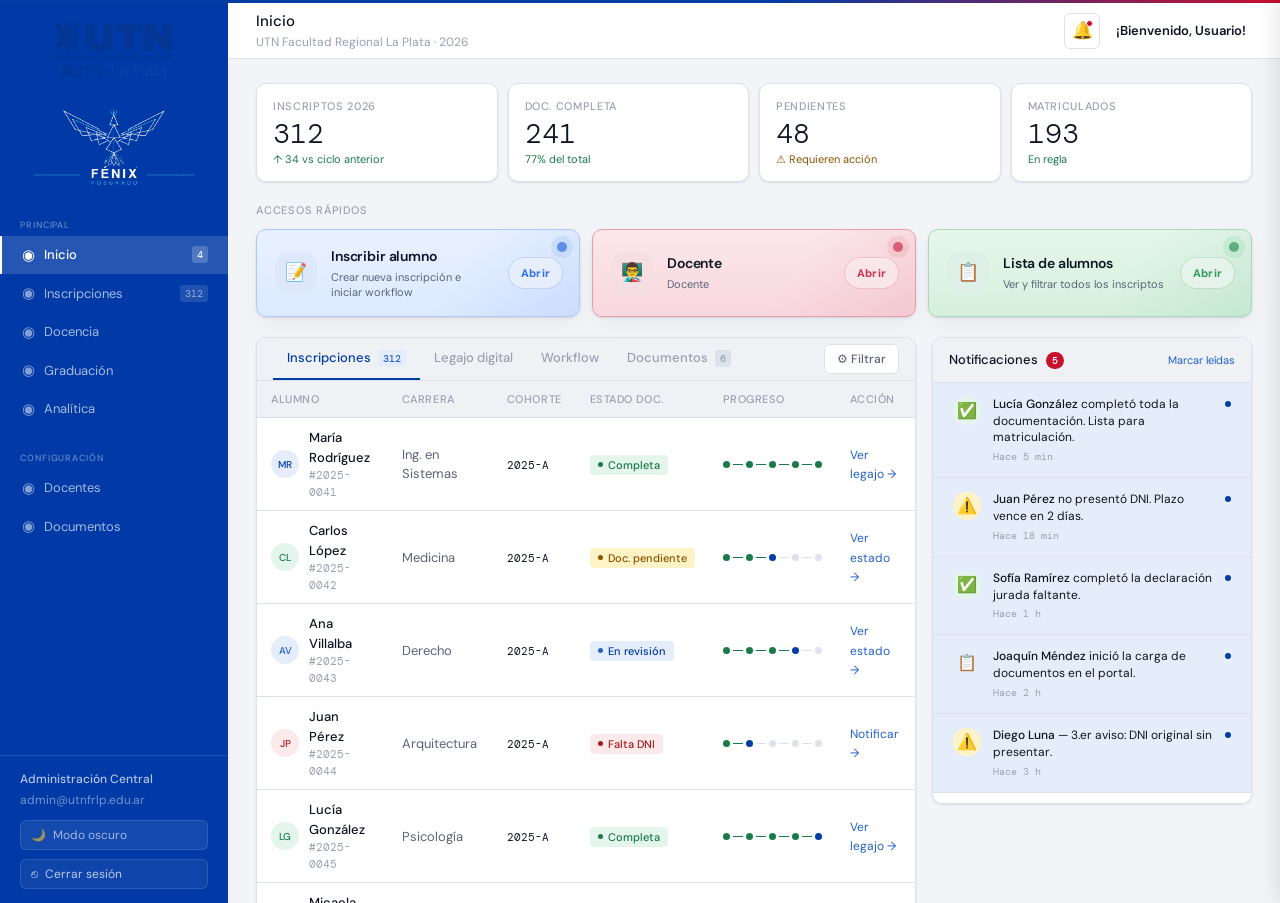
==== commit b2542c8a: "fix cambio compleatdo menu (los anteriores no funcionaban)" ====
--- a/core/index.html
+++ b/core/index.html
@@ -15,6 +15,11 @@
 
   <!-- Sidebar -->
   <nav class="sidebar">
+   <div class="sidebar-watermark">
+     <img class="logo-image logo-light" src="logoUtnBlanco.png" alt="UTN FRLP modo claro">
+     <img class="logo-image logo-dark" src="logoUtn.svg" alt="UTN FRLP modo nocturno">
+    </div>
+
     <div class="sidebar-logo">
       <div class="logo-mark" aria-label="UTN FRLP">
         <img class="logo-image logo-light" src="logoBlanco.png" alt="Logo UTN FRLP modo claro">
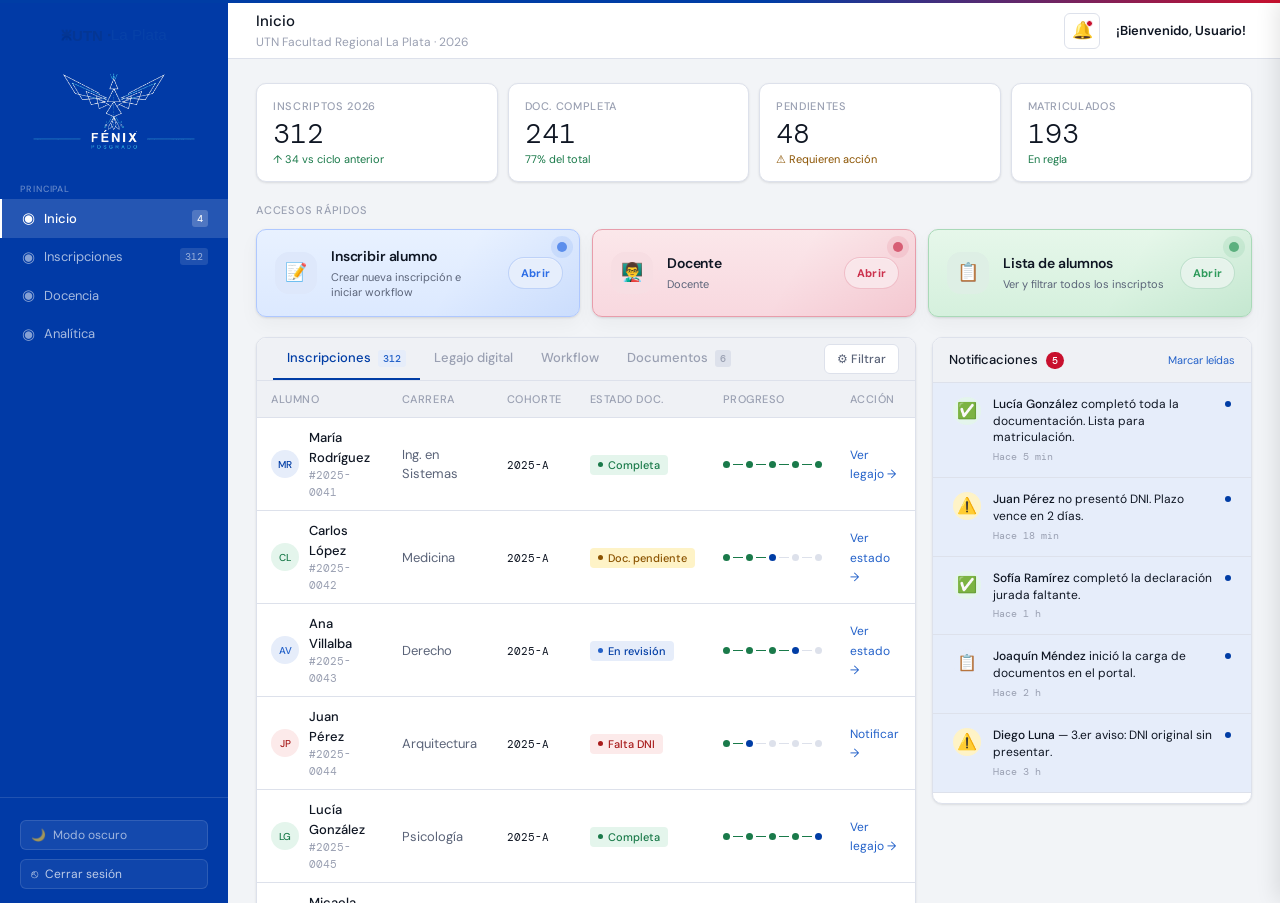
==== commit ce0d7839: "fix-Arreglo movimiento de la barra izquierda" ====
--- a/core/index.html
+++ b/core/index.html
@@ -16,7 +16,6 @@
   <!-- Sidebar -->
   <nav class="sidebar">
    <div class="sidebar-watermark">
-     <img class="logo-image logo-light" src="logoUtnBlanco.png" alt="UTN FRLP modo claro">
      <img class="logo-image logo-dark" src="logoUtn.svg" alt="UTN FRLP modo nocturno">
     </div>
 
@@ -40,27 +39,13 @@
       <div class="nav-item" onclick="showToast('Módulo Docencia — próximamente')">
         <span class="nav-icon">◉</span> Docencia
       </div>
-      <div class="nav-item" onclick="showToast('Módulo Graduación — próximamente')">
-        <span class="nav-icon">◉</span> Graduación
-      </div>
       <div class="nav-item" onclick="showToast('Módulo Analítica — próximamente')">
         <span class="nav-icon">◉</span> Analítica
       </div>
     </div>
 
-    <div class="sidebar-section">
-      <div class="sidebar-label">Configuración</div>
-      <div class="nav-item" onclick="showToast('Módulo de docentes — próximamente en MOD-B')">
-        <span class="nav-icon">◉</span> Docentes
-      </div>
-      <div class="nav-item" onclick="switchTabByName('tab-docs')">
-        <span class="nav-icon">◉</span> Documentos
-      </div>
-    </div>
 
     <div class="sidebar-footer">
-      <strong>Administración Central</strong>
-      <span>admin@utnfrlp.edu.ar</span>
       <button class="theme-toggle-btn" onclick="toggleTheme()" id="themeBtn" type="button">
         <span id="themeIcon">🌙</span>
         <span id="themeLabel">Modo oscuro</span>
